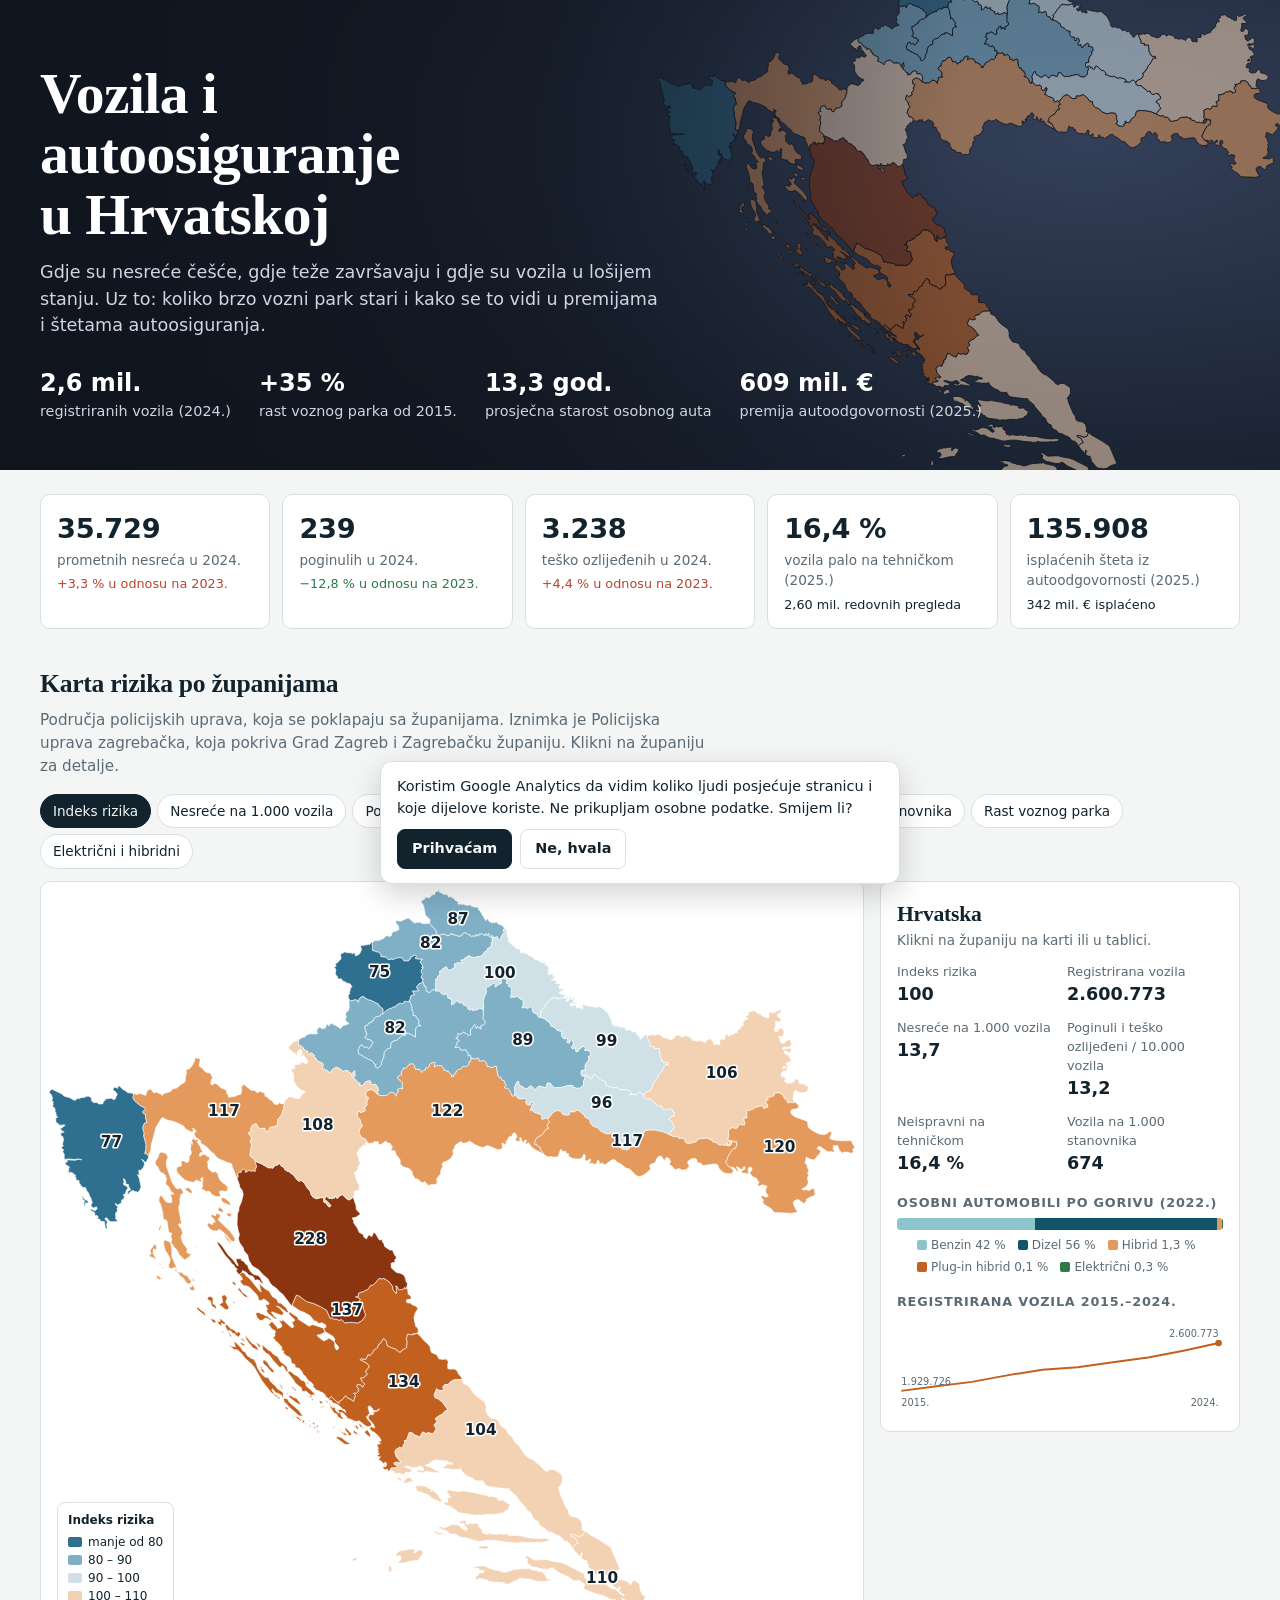
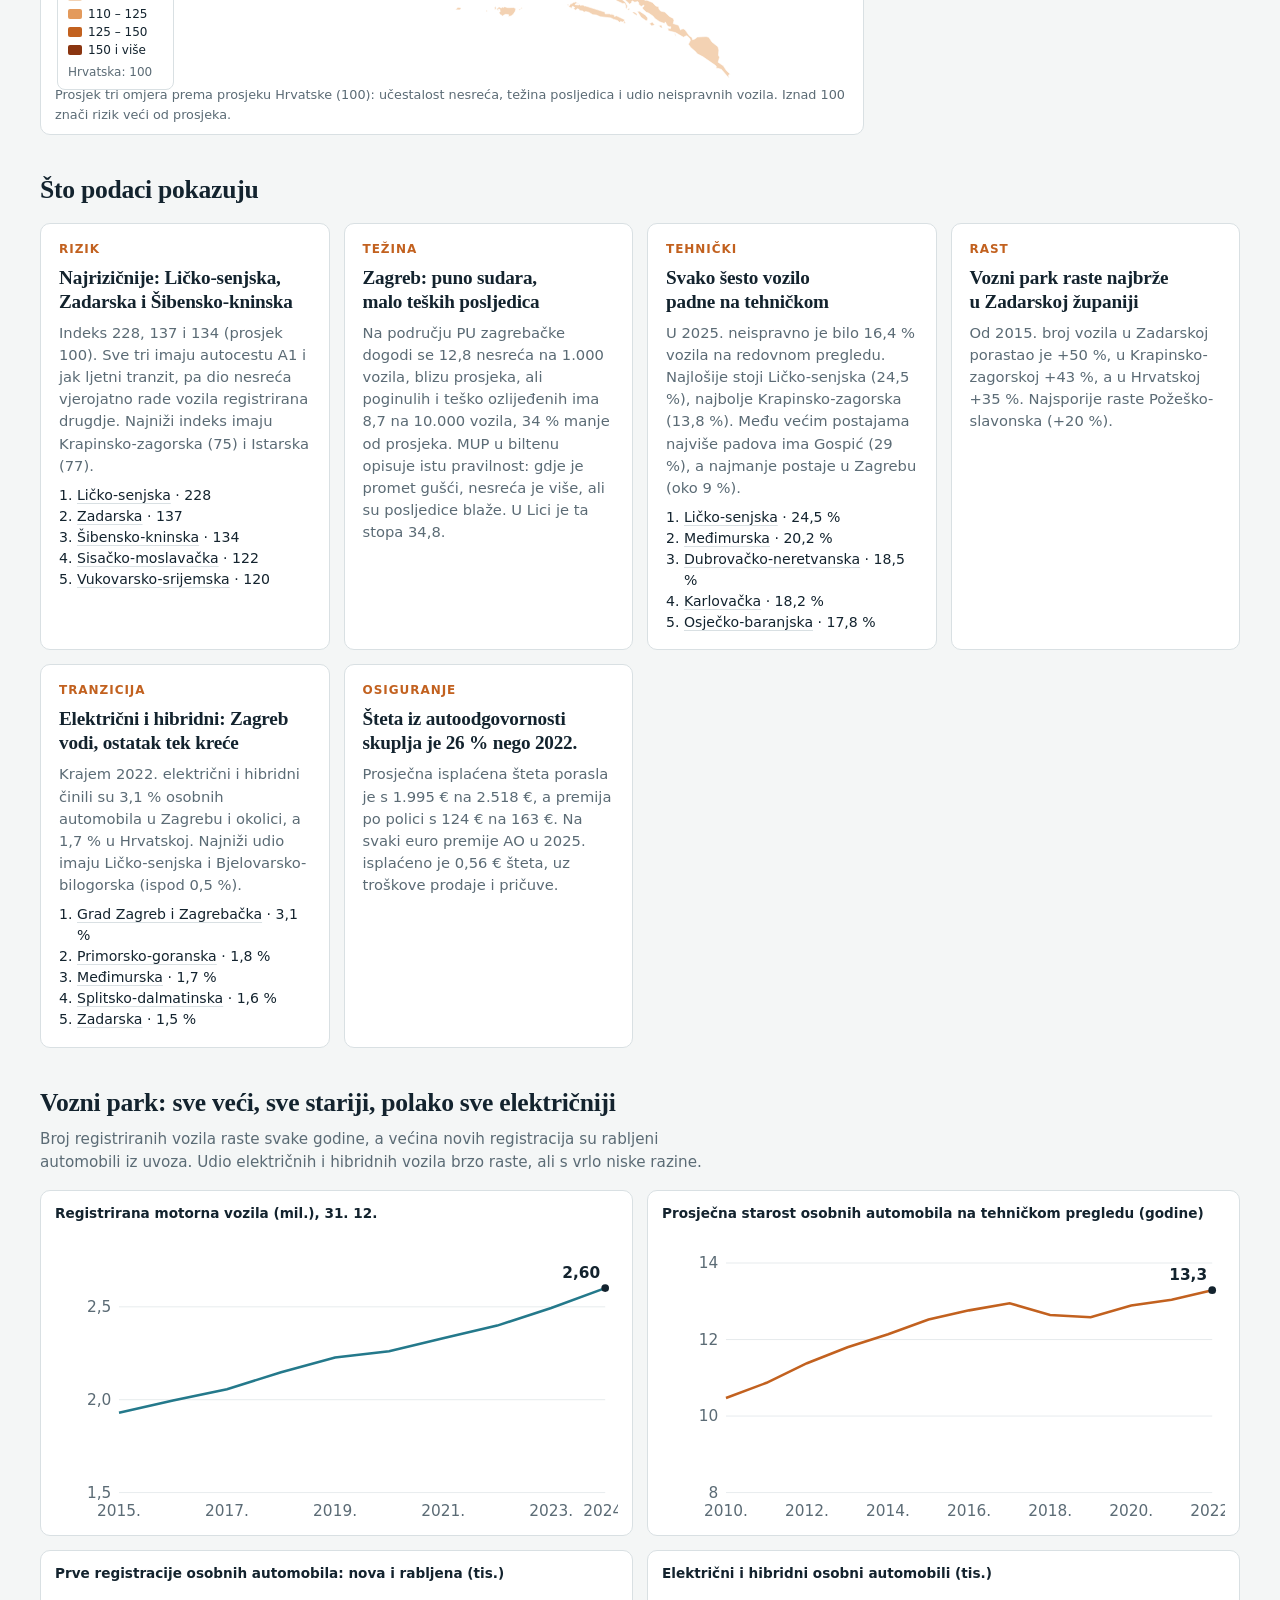
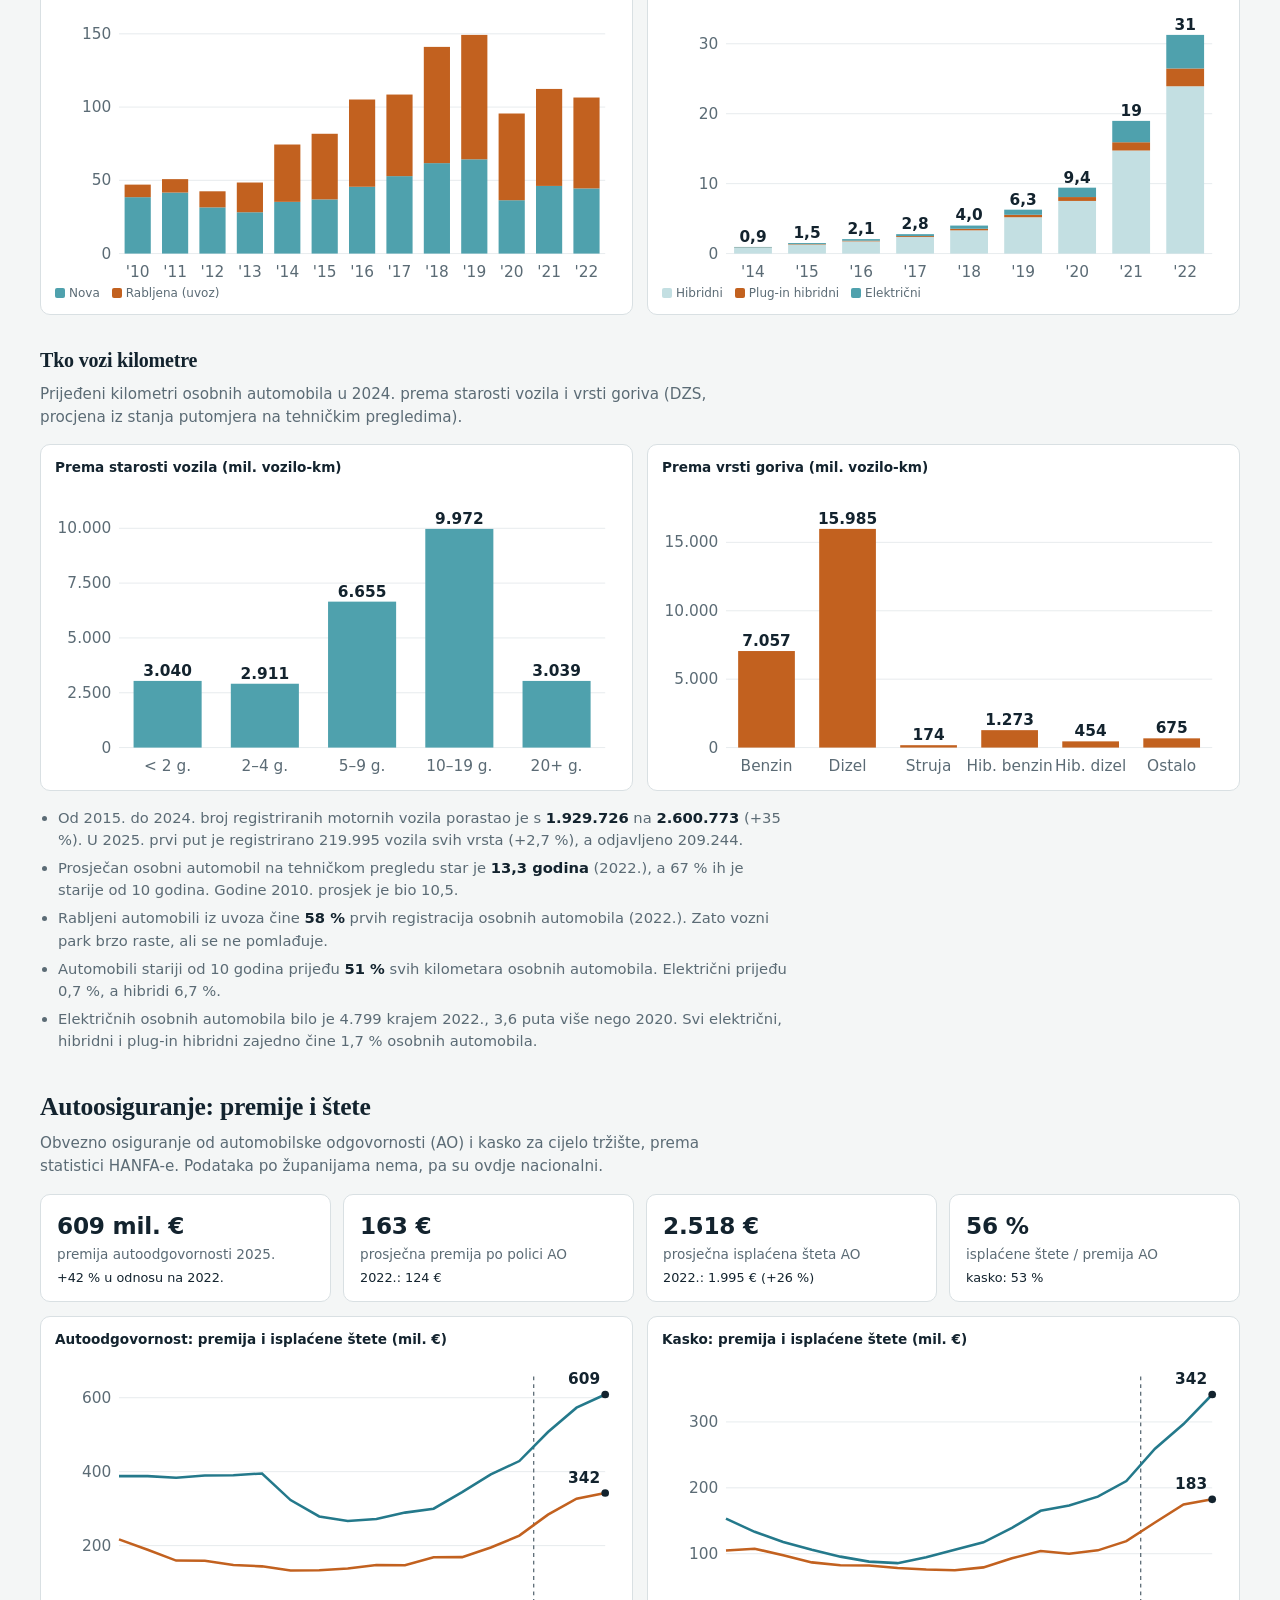
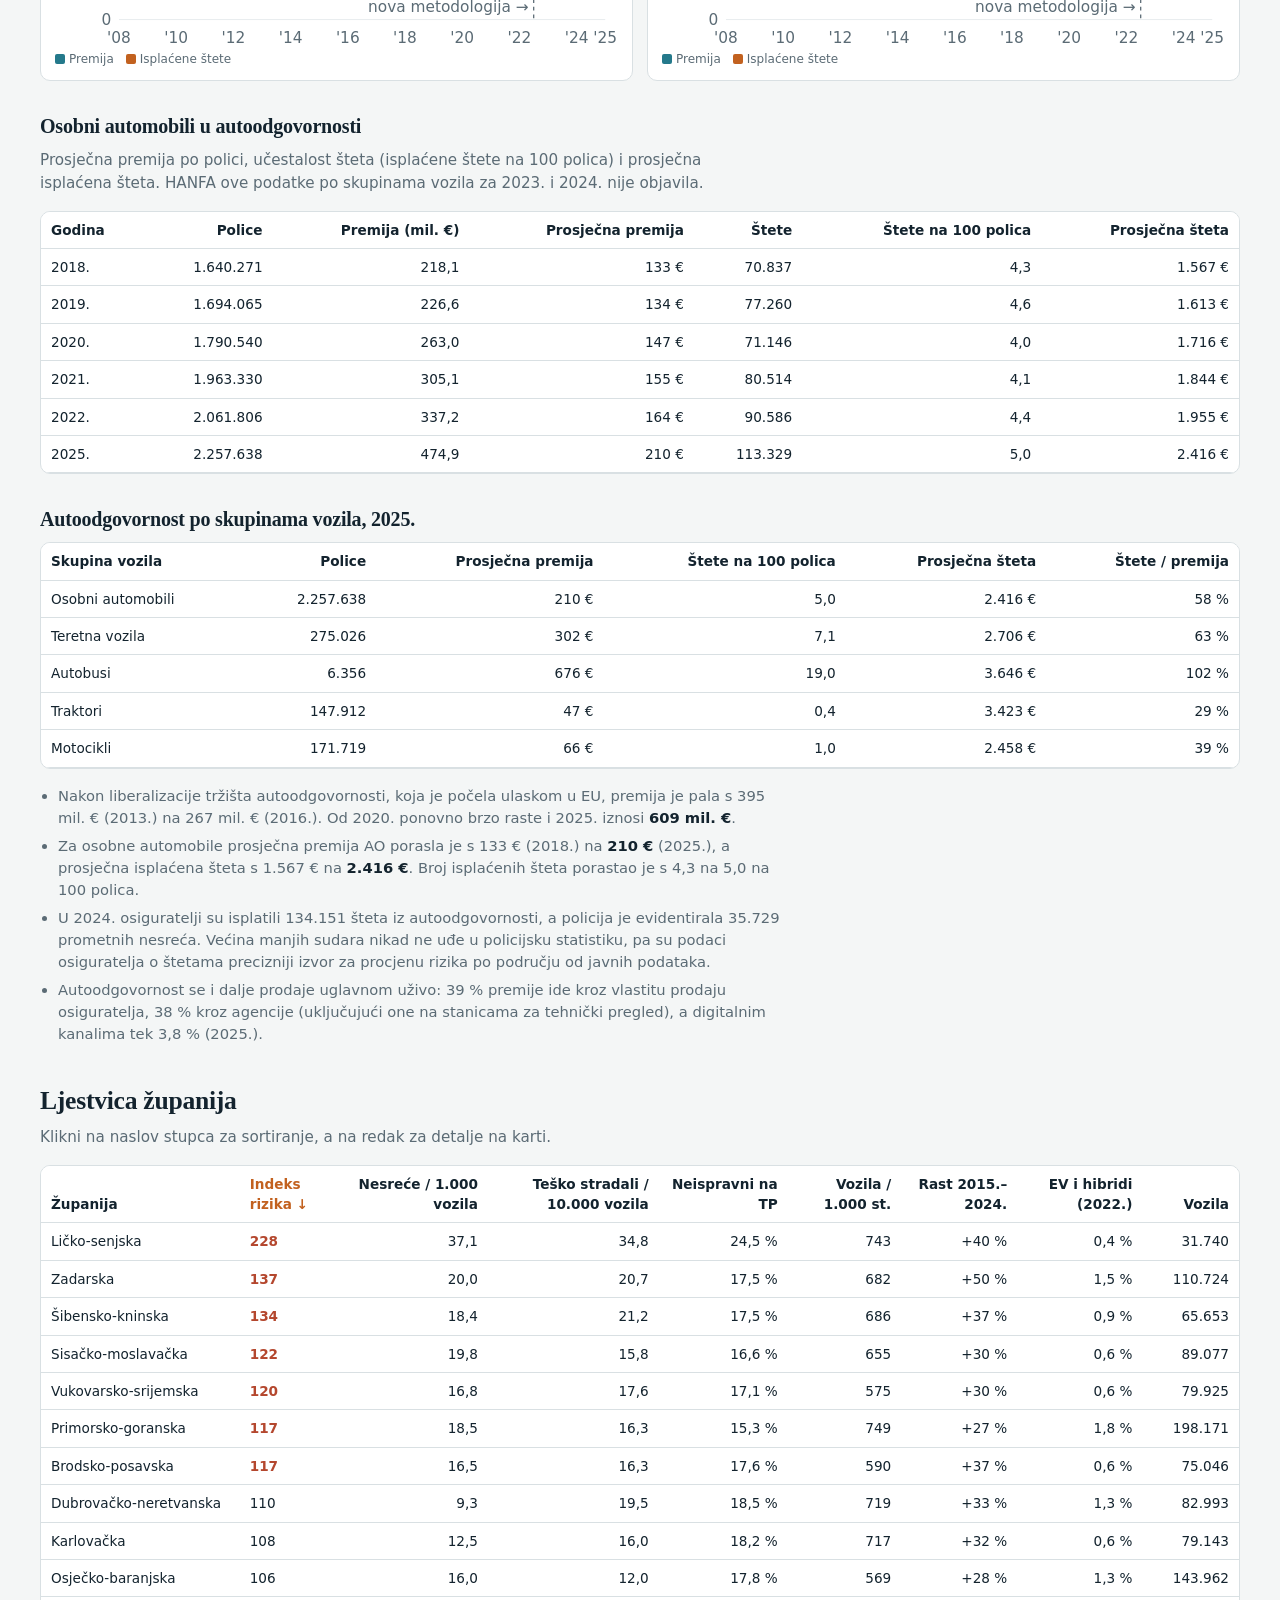
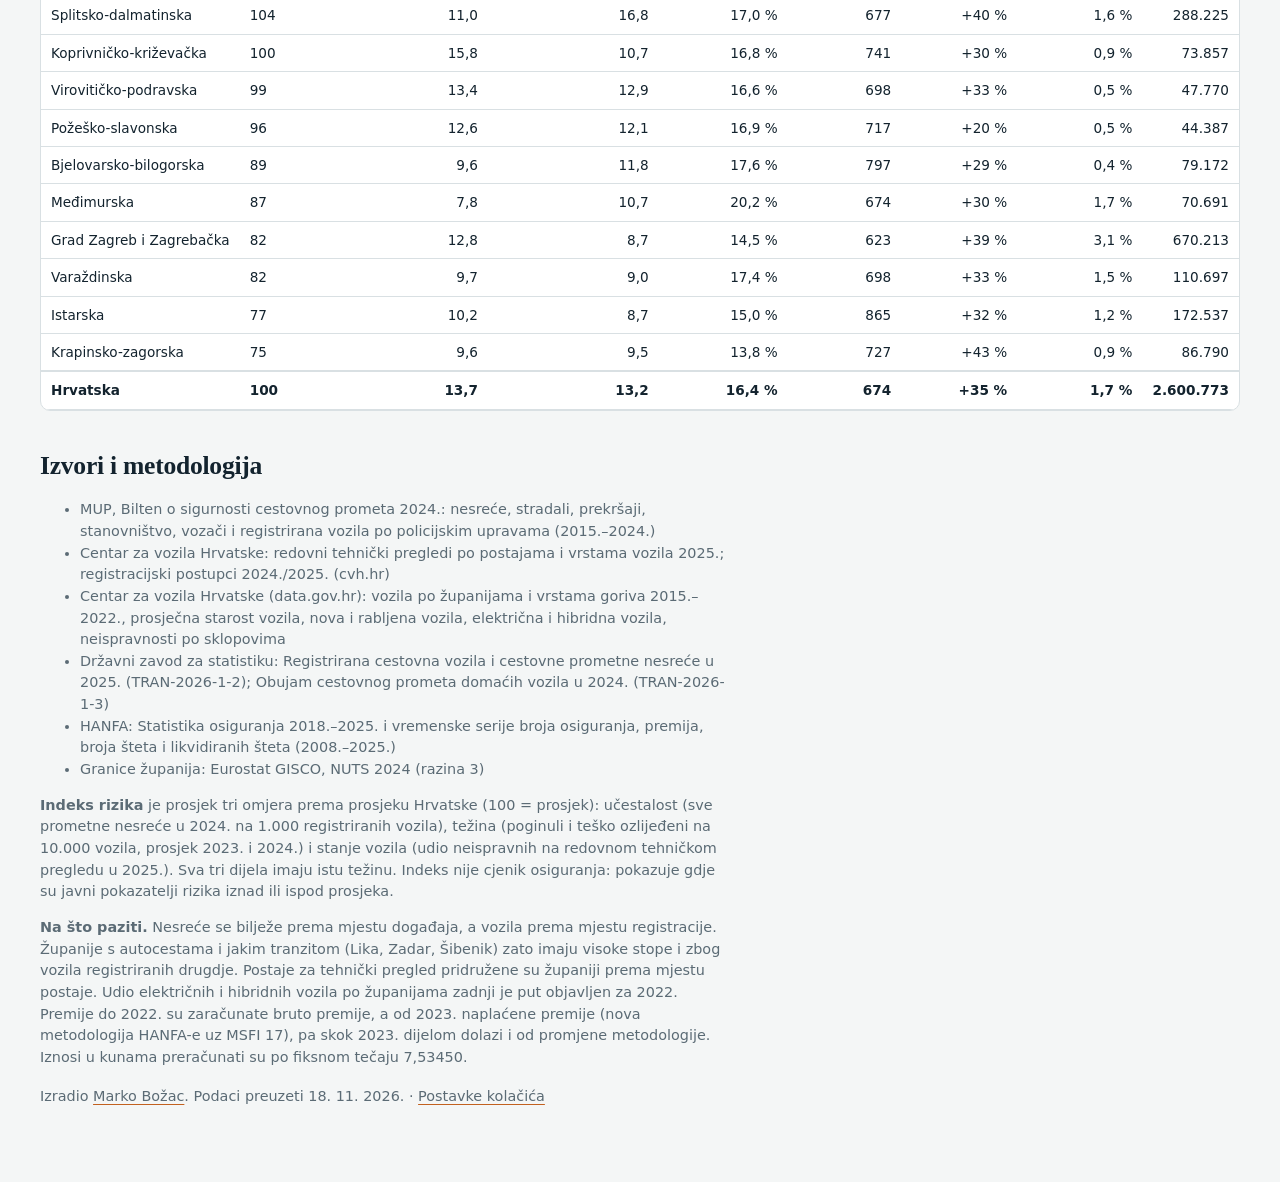
==== site/index.html @ e1ae1a6c "Vozila i autoosiguranje: karta rizika po županijama, vozni park i autoosiguranje Co-Authored-By: Cla" ====
<!DOCTYPE html>
<html lang="hr">
<head>
<meta charset="utf-8">
<meta name="viewport" content="width=device-width, initial-scale=1">
<title>Vozila i autoosiguranje u Hrvatskoj – karta rizika po županijama</title>
<meta name="description" content="Prometne nesreće, stradali, neispravna vozila na tehničkom pregledu i starenje voznog parka po županijama, uz kretanje premija i šteta autoosiguranja. Otvoreni podaci MUP-a, CVH-a, DZS-a i HANFA-e.">
<link rel="canonical" href="https://markobozac.com/vozila/">
<link rel="icon" href="favicon.svg" type="image/svg+xml">
<meta name="theme-color" content="#1b2433">
<meta property="og:type" content="website">
<meta property="og:title" content="Vozila i autoosiguranje u Hrvatskoj">
<meta property="og:description" content="Karta rizika po županijama: nesreće, težina posljedica i ispravnost vozila. Uz to starenje voznog parka, rast električnih vozila te premije i štete autoosiguranja.">
<meta property="og:url" content="https://markobozac.com/vozila/">
<meta property="og:locale" content="hr_HR">
<meta property="og:site_name" content="Marko Božac">
<meta property="og:image" content="https://markobozac.com/vozila/og-image.jpg">
<meta property="og:image:width" content="1200">
<meta property="og:image:height" content="630">
<meta property="og:image:alt" content="Karta Hrvatske po županijama s indeksom rizika u prometu">
<meta name="twitter:card" content="summary_large_image">
<meta name="twitter:title" content="Vozila i autoosiguranje u Hrvatskoj">
<meta name="twitter:description" content="Karta rizika po županijama, starenje voznog parka i kretanje premija i šteta autoosiguranja.">
<meta name="twitter:image" content="https://markobozac.com/vozila/og-image.jpg">
<link rel="stylesheet" href="app.css">
</head>
<body>
<header class="top">
  <svg id="herobg" class="herobg" aria-hidden="true" focusable="false"></svg>
  <div class="wrap">
    <h1>Vozila i autoosiguranje u Hrvatskoj</h1>
    <p class="lede">Gdje su nesreće češće, gdje teže završavaju i gdje su vozila u lošijem stanju. Uz to: koliko brzo vozni park stari i kako se to vidi u premijama i štetama autoosiguranja.</p>
    <p class="herofig" id="herofig"></p>
  </div>
</header>

<main class="wrap">
  <section class="kpis" id="kpis" aria-label="Ključni pokazatelji"></section>

  <section class="mapblock" aria-labelledby="map-h">
    <h2 id="map-h">Karta rizika po županijama</h2>
    <p class="sub">Područja policijskih uprava, koja se poklapaju sa županijama. Iznimka je Policijska uprava zagrebačka, koja pokriva Grad Zagreb i Zagrebačku županiju. Klikni na županiju za detalje.</p>
    <div class="mapctl">
      <div class="metric-tabs" role="tablist" id="metricTabs"></div>
    </div>
    <div class="mapgrid">
      <figure class="map" id="mapfig">
        <svg id="map" role="img" aria-label="Karta županija"></svg>
        <div class="legend" id="legend"></div>
        <div class="tip" id="tip" hidden></div>
        <figcaption id="metricNote" class="note"></figcaption>
      </figure>
      <aside class="panel" id="panel" aria-live="polite"></aside>
    </div>
  </section>

  <section class="insights" aria-labelledby="ins-h">
    <h2 id="ins-h">Što podaci pokazuju</h2>
    <div class="cards" id="insights"></div>
  </section>

  <section class="fleet" aria-labelledby="fleet-h">
    <h2 id="fleet-h">Vozni park: sve veći, sve stariji, polako sve električniji</h2>
    <p class="sub">Broj registriranih vozila raste svake godine, a većina novih registracija su rabljeni automobili iz uvoza. Udio električnih i hibridnih vozila brzo raste, ali s vrlo niske razine.</p>
    <div class="trend2">
      <figure class="chartbox"><figcaption>Registrirana motorna vozila (mil.), 31. 12.</figcaption><div id="chFleet"></div></figure>
      <figure class="chartbox"><figcaption>Prosječna starost osobnih automobila na tehničkom pregledu (godine)</figcaption><div id="chAge"></div></figure>
      <figure class="chartbox"><figcaption>Prve registracije osobnih automobila: nova i rabljena (tis.)</figcaption><div id="chNewUsed"></div><div class="leg2" id="lgNewUsed"></div></figure>
      <figure class="chartbox"><figcaption>Električni i hibridni osobni automobili (tis.)</figcaption><div id="chEv"></div><div class="leg2" id="lgEv"></div></figure>
    </div>
    <h3 class="h3">Tko vozi kilometre</h3>
    <p class="sub">Prijeđeni kilometri osobnih automobila u 2024. prema starosti vozila i vrsti goriva (DZS, procjena iz stanja putomjera na tehničkim pregledima).</p>
    <div class="trend2">
      <figure class="chartbox"><figcaption>Prema starosti vozila (mil. vozilo-km)</figcaption><div id="chVkmAge"></div></figure>
      <figure class="chartbox"><figcaption>Prema vrsti goriva (mil. vozilo-km)</figcaption><div id="chVkmFuel"></div></figure>
    </div>
    <ul class="tnotes" id="fleetNotes"></ul>
  </section>

  <section class="ins" aria-labelledby="ins2-h">
    <h2 id="ins2-h">Autoosiguranje: premije i štete</h2>
    <p class="sub">Obvezno osiguranje od automobilske odgovornosti (AO) i kasko za cijelo tržište, prema statistici HANFA-e. Podataka po županijama nema, pa su ovdje nacionalni.</p>
    <div class="tkpis" id="insKpis"></div>
    <div class="trend2">
      <figure class="chartbox"><figcaption>Autoodgovornost: premija i isplaćene štete (mil. €)</figcaption><div id="chAo"></div><div class="leg2" id="lgAo"></div></figure>
      <figure class="chartbox"><figcaption>Kasko: premija i isplaćene štete (mil. €)</figcaption><div id="chKasko"></div><div class="leg2" id="lgKasko"></div></figure>
    </div>
    <h3 class="h3">Osobni automobili u autoodgovornosti</h3>
    <p class="sub">Prosječna premija po polici, učestalost šteta (isplaćene štete na 100 polica) i prosječna isplaćena šteta. HANFA ove podatke po skupinama vozila za 2023. i 2024. nije objavila.</p>
    <div class="tablewrap"><table id="aoCarsTable"></table></div>
    <h3 class="h3">Autoodgovornost po skupinama vozila, 2025.</h3>
    <div class="tablewrap"><table id="aoGroupsTable"></table></div>
    <ul class="tnotes" id="insNotes"></ul>
  </section>

  <section class="rank" aria-labelledby="rank-h">
    <h2 id="rank-h">Ljestvica županija</h2>
    <p class="sub">Klikni na naslov stupca za sortiranje, a na redak za detalje na karti.</p>
    <div class="tablewrap"><table id="rankTable"></table></div>
  </section>

  <section class="method" aria-labelledby="m-h">
    <h2 id="m-h">Izvori i metodologija</h2>
    <ul id="sources"></ul>
    <p><b>Indeks rizika</b> je prosjek tri omjera prema prosjeku Hrvatske (100 = prosjek): učestalost (sve prometne nesreće u 2024. na 1.000 registriranih vozila), težina (poginuli i teško ozlijeđeni na 10.000 vozila, prosjek 2023. i 2024.) i stanje vozila (udio neispravnih na redovnom tehničkom pregledu u 2025.). Sva tri dijela imaju istu težinu. Indeks nije cjenik osiguranja: pokazuje gdje su javni pokazatelji rizika iznad ili ispod prosjeka.</p>
    <p><b>Na što paziti.</b> Nesreće se bilježe prema mjestu događaja, a vozila prema mjestu registracije. Županije s autocestama i jakim tranzitom (Lika, Zadar, Šibenik) zato imaju visoke stope i zbog vozila registriranih drugdje. Postaje za tehnički pregled pridružene su županiji prema mjestu postaje. Udio električnih i hibridnih vozila po županijama zadnji je put objavljen za 2022. Premije do 2022. su zaračunate bruto premije, a od 2023. naplaćene premije (nova metodologija HANFA-e uz MSFI 17), pa skok 2023. dijelom dolazi i od promjene metodologije. Iznosi u kunama preračunati su po fiksnom tečaju 7,53450.</p>
    <p class="by">Izradio <a href="https://markobozac.com/">Marko Božac</a>. Podaci preuzeti 18. 11. 2026. · <a href="#" id="cookieSettings">Postavke kolačića</a></p>
  </section>
</main>

<script src="consent.js"></script>
<script src="data.js"></script>
<script src="app.js"></script>
</body>
</html>
---- site/app.css ----
/* Layout: one column of sections; map + detail panel side by side on desktop, stacked on phone. */
:root {
  --bg: #f4f6f6;
  --surface: #ffffff;
  --ink: #13232e;
  --muted: #5b6b75;
  --line: #d9e0e3;
  --accent: #c2611f;      /* used for highlights: selection, premium gap */
  --sea-0: #e8f1f2; --sea-1: #c3dfe2; --sea-2: #8cc4cb; --sea-3: #4fa1ad; --sea-4: #24798b; --sea-5: #145468; --sea-6: #0b3346;
  --neg-2: #b4472e; --neg-1: #e39a83; --neu: #e6e3dc; --pos-1: #8cc4cb; --pos-2: #24798b;
  --nodata: #eceeee;
  --good: #2c7a4b; --warn: #b7791f; --bad: #b4472e;
  --font-display: "Iowan Old Style", "Palatino Linotype", Palatino, "Book Antiqua", Georgia, serif;
  --font-body: system-ui, -apple-system, "Segoe UI", Roboto, "Helvetica Neue", Arial, sans-serif;
  --r: 10px;
  color-scheme: light;
}
@media (prefers-color-scheme: dark) {
  :root:not([data-theme="light"]) {
    --bg: #0e171d; --surface: #15212a; --ink: #e5ecef; --muted: #9aabb4; --line: #263540; --accent: #e8894a;
    --sea-0: #1b2c35; --sea-1: #1d4250; --sea-2: #1f5e6d; --sea-3: #2a7f8e; --sea-4: #4aa3af; --sea-5: #85c7cf; --sea-6: #c9e8eb;
    --neg-2: #e07a5f; --neg-1: #8a4a3a; --neu: #2b3940; --pos-1: #1f5e6d; --pos-2: #4aa3af; --nodata: #1c272e;
    color-scheme: dark;
  }
}
:root[data-theme="dark"] {
  --bg: #0e171d; --surface: #15212a; --ink: #e5ecef; --muted: #9aabb4; --line: #263540; --accent: #e8894a;
  --sea-0: #1b2c35; --sea-1: #1d4250; --sea-2: #1f5e6d; --sea-3: #2a7f8e; --sea-4: #4aa3af; --sea-5: #85c7cf; --sea-6: #c9e8eb;
  --neg-2: #e07a5f; --neg-1: #8a4a3a; --neu: #2b3940; --pos-1: #1f5e6d; --pos-2: #4aa3af; --nodata: #1c272e;
  color-scheme: dark;
}

* { box-sizing: border-box; }
html, body { margin: 0; }
body { background: var(--bg); color: var(--ink); font: 16px/1.5 var(--font-body); -webkit-font-smoothing: antialiased; }
a { color: inherit; text-decoration-color: var(--accent); text-underline-offset: 3px; }
.wrap { max-width: 1240px; margin: 0 auto; padding: 0 20px; }
.sr { position: absolute; width: 1px; height: 1px; overflow: hidden; clip: rect(0 0 0 0); }
h1, h2, h3 { font-family: var(--font-display); font-weight: 600; text-wrap: balance; margin: 0; letter-spacing: -0.01em; }
h2 { font-size: 1.6rem; margin-bottom: 6px; }
.opscount { margin-top: -8px; }
.opscount b { color: var(--ink); }
.sub { color: var(--muted); max-width: 70ch; margin: 0 0 16px; font-size: .95rem; }
:focus-visible { outline: 2px solid var(--accent); outline-offset: 2px; }

.top { position: relative; overflow: hidden; padding: 64px 0 48px; color: #f2f8f9; border-bottom: 0;
  background: radial-gradient(120% 140% at 85% 30%, #34405a 0%, #1b2433 48%, #0f141d 100%); }
.top::after { content: ""; position: absolute; inset: 0; pointer-events: none;
  background: linear-gradient(90deg, rgba(15,20,29,.92) 0%, rgba(15,20,29,.62) 42%, rgba(15,20,29,0) 75%); }
.herobg { position: absolute; right: -2%; top: 50%; transform: translateY(-50%); height: 135%; width: auto; max-width: none; pointer-events: none; }
.top .wrap { position: relative; z-index: 1; }
.kicker { text-transform: uppercase; letter-spacing: .12em; font-size: .75rem; color: #ffd27a; margin: 0 0 10px; font-weight: 600; }
.top h1 { font-size: clamp(2.1rem, 5.2vw, 3.6rem); line-height: 1.05; max-width: 16ch; color: #fff; }
.lede { max-width: 56ch; color: #cfd6e2; font-size: 1.1rem; margin: 14px 0 0; }
.herofig { display: flex; flex-wrap: wrap; gap: 8px 28px; margin: 26px 0 0; font-size: .9rem; color: #cfd6e2; }
.herofig b { display: block; font-size: 1.5rem; color: #fff; font-variant-numeric: tabular-nums; font-weight: 650; }
@media (max-width: 700px) {
  .top { padding: 44px 0 36px; }
  .herobg { right: -35%; height: 120%; opacity: .55; }
  .top::after { background: linear-gradient(180deg, rgba(15,20,29,.55), rgba(15,20,29,.8)); }
}

main > section { margin-top: 36px; }
.kpis { display: grid; grid-template-columns: repeat(auto-fit, minmax(150px, 1fr)); gap: 12px; margin-top: 24px !important; }
.kpi { background: var(--surface); border: 1px solid var(--line); border-radius: var(--r); padding: 14px 16px; }
.kpi .v { font-size: 1.7rem; font-weight: 650; font-variant-numeric: tabular-nums; letter-spacing: -.01em; }
.kpi .l { font-size: .85rem; color: var(--muted); }
.kpi .d { font-size: .8rem; margin-top: 4px; font-variant-numeric: tabular-nums; }
.up { color: var(--good); } .down { color: var(--bad); }

.mapctl { display: flex; flex-wrap: wrap; gap: 12px; align-items: center; justify-content: space-between; margin-bottom: 12px; }
.metric-tabs { display: flex; flex-wrap: wrap; gap: 6px; }
.metric-tabs button { font: inherit; font-size: .85rem; border: 1px solid var(--line); background: var(--surface); color: var(--ink); border-radius: 999px; padding: 6px 12px; cursor: pointer; }
.metric-tabs button[aria-selected="true"] { background: var(--ink); color: var(--bg); border-color: var(--ink); }
.mapopts { display: flex; gap: 12px; align-items: center; flex-wrap: wrap; }
.chk { font-size: .85rem; display: flex; gap: 6px; align-items: center; cursor: pointer; }
.search { position: relative; }
.search input { font: inherit; font-size: .9rem; padding: 7px 12px; border: 1px solid var(--line); border-radius: 8px; background: var(--surface); color: var(--ink); width: 240px; max-width: 100%; }
.qres { position: absolute; z-index: 5; top: 100%; left: 0; right: 0; margin: 4px 0 0; padding: 4px; list-style: none; background: var(--surface); border: 1px solid var(--line); border-radius: 8px; box-shadow: 0 8px 24px rgba(0,0,0,.12); max-height: 260px; overflow: auto; }
.qres li { padding: 6px 8px; border-radius: 6px; cursor: pointer; font-size: .9rem; }
.qres li:hover, .qres li[aria-selected="true"] { background: var(--sea-0); }
.qres small { color: var(--muted); }

.mapgrid { display: grid; grid-template-columns: minmax(0, 1fr) 360px; gap: 16px; align-items: start; }
@media (max-width: 900px) { .mapgrid { grid-template-columns: 1fr; } }
.map { position: relative; margin: 0; background: var(--surface); border: 1px solid var(--line); border-radius: var(--r); padding: 8px; }
#map { width: 100%; height: auto; display: block; touch-action: pan-y; cursor: grab; user-select: none; -webkit-user-select: none; }
#map path.u { stroke: var(--surface); stroke-width: .35; cursor: pointer; vector-effect: non-scaling-stroke; }
#map path.u:hover { stroke: var(--ink); stroke-width: 1.2; }
#map path.u.sel { stroke: var(--accent); stroke-width: 2.2; }
#map circle.b { stroke: var(--surface); stroke-width: .6; vector-effect: non-scaling-stroke; cursor: pointer; }
#map circle.b:hover { stroke: var(--ink); stroke-width: 1.5; }
.zoomctl { position: absolute; top: 16px; right: 16px; display: flex; flex-direction: column; border: 1px solid var(--line); border-radius: 8px; overflow: hidden; background: var(--surface); box-shadow: 0 2px 8px rgba(0,0,0,.08); }
.zoomctl button { font: 600 18px/1 var(--font-body); width: 36px; height: 36px; border: 0; background: var(--surface); color: var(--ink); cursor: pointer; }
.zoomctl button + button { border-top: 1px solid var(--line); }
.zoomctl button:hover:not(:disabled) { background: var(--sea-0); }
.zoomctl button:disabled { color: var(--line); cursor: default; }
.note { font-size: .8rem; color: var(--muted); padding: 6px 6px 2px; }
.legend { position: absolute; left: 16px; bottom: 44px; background: color-mix(in srgb, var(--surface) 92%, transparent); border: 1px solid var(--line); border-radius: 8px; padding: 8px 10px; font-size: .75rem; max-width: 220px; }
.legend .t { font-weight: 600; margin-bottom: 4px; }
.legend .row { display: flex; align-items: center; gap: 6px; font-variant-numeric: tabular-nums; }
.legend .sw { width: 14px; height: 10px; border-radius: 2px; flex: none; }
@media (max-width: 600px) { .legend { position: static; margin: 6px; max-width: none; display: flex; flex-wrap: wrap; gap: 4px 10px; } .legend .t { width: 100%; } }
.tip { position: absolute; pointer-events: none; background: var(--ink); color: var(--bg); padding: 6px 9px; border-radius: 6px; font-size: .8rem; max-width: 240px; z-index: 4; }
.tip b { display: block; }

.panel { background: var(--surface); border: 1px solid var(--line); border-radius: var(--r); padding: 16px; min-height: 300px; }
.panel h3 { font-size: 1.35rem; }
.panel .cty { color: var(--muted); font-size: .85rem; margin-bottom: 12px; }
.stats { display: grid; grid-template-columns: 1fr 1fr; gap: 10px 14px; margin: 6px 0 12px; }
.stats div { font-size: .8rem; color: var(--muted); }
.stats .pc { font-size: .78rem; font-weight: 600; color: var(--accent); margin-left: 4px; }
.lvl { display: inline-block; font-size: .68rem; font-weight: 600; padding: 0 6px; border-radius: 999px; margin-left: 2px; white-space: nowrap; background: var(--neu); color: var(--ink); }
.lvl.good { background: color-mix(in srgb, var(--good) 16%, transparent); color: var(--good); }
.lvl.bad { background: color-mix(in srgb, var(--bad) 14%, transparent); color: var(--bad); }
.sh { display: flex; align-items: center; gap: 6px; }
.info { position: relative; display: inline-grid; place-items: center; width: 16px; height: 16px; border-radius: 50%; border: 1px solid var(--muted); color: var(--muted); font: italic 600 10px/1 Georgia, serif; text-transform: none; letter-spacing: 0; cursor: help; }
.info .pop { display: none; position: absolute; z-index: 6; top: 22px; left: -8px; width: 250px; padding: 8px 10px; border-radius: 6px; background: var(--ink); color: var(--bg); font: 400 .78rem/1.4 var(--font-body); text-transform: none; letter-spacing: 0; box-shadow: 0 6px 18px rgba(0,0,0,.18); }
.info:hover .pop, .info:focus .pop { display: block; }
.stats b { display: block; font-size: 1.1rem; color: var(--ink); font-variant-numeric: tabular-nums; font-weight: 650; }
.panel h4 { font-size: .8rem; text-transform: uppercase; letter-spacing: .06em; color: var(--muted); margin: 16px 0 6px; }
.chips { display: flex; flex-wrap: wrap; gap: 6px; }
.chip { font-size: .75rem; padding: 2px 8px; border-radius: 999px; background: var(--sea-0); }
.chip.warn { background: color-mix(in srgb, var(--accent) 18%, transparent); }
.objlist { list-style: none; padding: 0; margin: 0; max-height: 300px; overflow: auto; font-size: .85rem; }
.objlist li { display: grid; grid-template-columns: 1fr auto; gap: 2px 8px; padding: 6px 0; border-bottom: 1px solid var(--line); }
.objlist .on { color: var(--muted); font-size: .75rem; grid-column: 1 / -1; }
.stars { color: var(--accent); letter-spacing: 1px; font-size: .75rem; white-space: nowrap; }
.empty { color: var(--muted); font-size: .9rem; }
.beachlist { list-style: none; padding: 0; margin: 0; max-height: 220px; overflow: auto; font-size: .85rem; }
.beachlist li { display: grid; grid-template-columns: 10px 1fr auto; gap: 8px; align-items: center; padding: 4px 0; border-bottom: 1px solid var(--line); }
.beachlist .qd { width: 10px; height: 10px; border-radius: 50%; }
.beachlist .ql { font-size: .75rem; color: var(--muted); }
.beachlist .q3, .beachlist .q4 { color: var(--bad); font-weight: 600; }
#map circle.bs { stroke: var(--ink); stroke-width: .8; }
.mchart text { fill: var(--muted); font-size: 9px; }
.mchart .bar { fill: var(--sea-3); }
.mchart .ln { fill: none; stroke: var(--accent); stroke-width: 1.8; }
.mchart .dot { fill: var(--accent); }
.mchart .grid { stroke: var(--line); stroke-width: .5; }
.leg2 { display: flex; gap: 12px; font-size: .75rem; color: var(--muted); }
.leg2 i { display: inline-block; width: 10px; height: 10px; border-radius: 2px; margin-right: 4px; vertical-align: -1px; }

.cards { display: grid; grid-template-columns: repeat(auto-fit, minmax(280px, 1fr)); gap: 14px; margin-top: 14px; }
.card { background: var(--surface); border: 1px solid var(--line); border-radius: var(--r); padding: 16px 18px; display: flex; flex-direction: column; gap: 8px; }
.card .n { font-size: .75rem; text-transform: uppercase; letter-spacing: .08em; color: var(--accent); font-weight: 650; }
.card h3 { font-size: 1.2rem; line-height: 1.25; }
.card p { margin: 0; font-size: .92rem; color: var(--muted); }
.card ol { margin: 0; padding-left: 18px; font-size: .88rem; }
.card ol li { font-variant-numeric: tabular-nums; }
.card button.lnk { font: inherit; background: none; border: 0; padding: 0; color: var(--ink); text-decoration: underline; text-decoration-color: var(--line); text-underline-offset: 3px; cursor: pointer; }
.card button.lnk:hover { text-decoration-color: var(--accent); }

.opschart { background: var(--surface); border: 1px solid var(--line); border-radius: var(--r); padding: 14px 16px; }
.oprow { display: grid; grid-template-columns: minmax(120px, 230px) 1fr 70px; gap: 10px; align-items: center; font: inherit; font-size: .85rem; color: var(--ink); width: 100%; text-align: left; background: none; border: 0; border-radius: 6px; padding: 5px 6px; cursor: pointer; }
.ophead { display: grid; grid-template-columns: minmax(120px, 230px) 1fr 70px; gap: 10px; align-items: end; padding: 0 6px 8px; margin-bottom: 4px; border-bottom: 1px solid var(--line); font-size: .75rem; font-weight: 600; text-transform: uppercase; letter-spacing: .05em; color: var(--muted); }
.ophead .where { display: block; text-transform: none; letter-spacing: 0; font-weight: 400; }
.ophead .val { text-align: right; line-height: 1.2; }
.oprow:hover { background: var(--sea-0); }
.oprow[aria-pressed="true"] { background: var(--sea-0); box-shadow: inset 3px 0 0 var(--accent); }
.oprow .barw { display: block; }
.oprow .bar { display: block; height: 14px; background: var(--sea-3); border-radius: 3px; }
.oprow .val { text-align: right; font-variant-numeric: tabular-nums; }
.oprow .nm { overflow: hidden; text-overflow: ellipsis; white-space: nowrap; }
.oprow .where { display: block; color: var(--muted); font-size: .75rem; overflow: hidden; text-overflow: ellipsis; }
.panel button.lnk { font: inherit; background: none; border: 0; padding: 0; color: inherit; text-decoration: underline; text-decoration-color: var(--line); text-underline-offset: 2px; cursor: pointer; }
.panel button.lnk:hover { text-decoration-color: var(--accent); }

.tablewrap { overflow-x: auto; background: var(--surface); border: 1px solid var(--line); border-radius: var(--r); }
table { border-collapse: collapse; width: 100%; font-size: .85rem; }
th, td { padding: 8px 10px; text-align: right; border-bottom: 1px solid var(--line); white-space: nowrap; font-variant-numeric: tabular-nums; }
th:first-child, td:first-child, th:nth-child(2), td:nth-child(2) { text-align: left; }
th { position: sticky; top: 0; background: var(--surface); cursor: pointer; font-weight: 600; user-select: none; }
th[aria-sort] { color: var(--accent); }
tbody tr { cursor: pointer; }
tbody tr:hover { background: var(--sea-0); }
td.muted { color: var(--muted); }

.method { padding-bottom: 60px; }
.method ul, .method p { max-width: 75ch; color: var(--muted); font-size: .9rem; }
.by { margin-top: 18px; }
@media (prefers-reduced-motion: reduce) { * { transition: none !important; } }

.consent { position: fixed; z-index: 50; left: 16px; right: 16px; bottom: 16px; max-width: 520px; margin: 0 auto; background: var(--surface); color: var(--ink); border: 1px solid var(--line); border-radius: 12px; padding: 14px 16px; box-shadow: 0 10px 30px rgba(0,0,0,.18); font-size: .9rem; }
.consent p { margin: 0 0 10px; }
.cbtn { display: flex; gap: 8px; flex-wrap: wrap; }
.cbtn button { font: inherit; font-weight: 600; border-radius: 8px; padding: 8px 14px; cursor: pointer; border: 1px solid var(--ink); background: var(--ink); color: var(--bg); }
.cbtn button.sec { background: transparent; color: var(--ink); border-color: var(--line); }

.tbar { display: flex; height: 14px; border-radius: 4px; overflow: hidden; background: var(--nodata); }
.tbar span { display: block; height: 100%; }
.leg2.wrap { flex-wrap: wrap; gap: 4px 12px; margin-top: 6px; }

.tkpis { display: grid; grid-template-columns: repeat(auto-fit, minmax(180px, 1fr)); gap: 12px; margin-bottom: 14px; }
.types .h3 { font-size: 1.25rem; margin: 26px 0 10px; }
.trend2 { display: grid; grid-template-columns: repeat(auto-fit, minmax(min(100%, 440px), 1fr)); gap: 14px; }
.chartbox { margin: 0; background: var(--surface); border: 1px solid var(--line); border-radius: var(--r); padding: 12px 14px; }
.chartbox figcaption { font-size: .85rem; font-weight: 600; margin-bottom: 6px; }
.mchart.lc text { font-size: 11px; }
.tnotes { margin: 16px 0 0; padding-left: 18px; max-width: 80ch; font-size: .92rem; color: var(--muted); display: grid; gap: 6px; }
.tnotes b { color: var(--ink); }
#typeTable td:first-child { white-space: normal; min-width: 180px; }
.tsub { font-size: .75rem; color: var(--muted); }
.sw2 { display: inline-block; width: 10px; height: 10px; border-radius: 2px; margin-right: 6px; vertical-align: 0; }
.cbar { display: inline-block; width: 60px; height: 8px; background: var(--nodata); border-radius: 4px; margin-right: 8px; vertical-align: 1px; overflow: hidden; }
.cbar i { display: block; height: 100%; background: var(--sea-3); }
.cbar.o i { background: var(--accent); }
tr.nohover { cursor: default; }
tr.nohover:hover { background: none; }
tr.tot td { font-weight: 650; border-top: 2px solid var(--line); }

/* vozila additions */
.mapblock h2 { margin-bottom: 6px; }
#map path.u { stroke-width: .6; }
#map path.zgsplit { fill: none; stroke: var(--surface); stroke-width: .5; stroke-dasharray: 2 2; pointer-events: none; vector-effect: non-scaling-stroke; }
#map text.lbl { font-size: 11px; fill: var(--ink); paint-order: stroke; stroke: var(--surface); stroke-width: 3px; stroke-linejoin: round; pointer-events: none; font-variant-numeric: tabular-nums; font-weight: 600; }
.ibar { display: grid; grid-template-columns: 120px 1fr 44px; gap: 8px; align-items: center; font-size: .8rem; margin: 4px 0; }
.ibar .track { position: relative; height: 10px; background: var(--nodata); border-radius: 5px; }
.ibar .track i { position: absolute; top: 0; bottom: 0; left: 0; border-radius: 5px; background: var(--sea-3); }
.ibar .track i.hi { background: var(--bad); }
.ibar .track b { position: absolute; top: -3px; bottom: -3px; width: 2px; background: var(--ink); opacity: .55; }
.ibar .v { text-align: right; font-variant-numeric: tabular-nums; font-weight: 600; }
.fuelbar { display: flex; height: 12px; border-radius: 4px; overflow: hidden; background: var(--nodata); margin: 6px 0 4px; }
.fuelbar span { display: block; height: 100%; }
.stlist { list-style: none; padding: 0; margin: 0; font-size: .82rem; max-height: 210px; overflow: auto; }
.stlist li { display: grid; grid-template-columns: 1fr 70px 52px; gap: 8px; padding: 4px 0; border-bottom: 1px solid var(--line); font-variant-numeric: tabular-nums; }
.stlist li span:nth-child(2) { color: var(--muted); text-align: right; }
.stlist li span:last-child { text-align: right; font-weight: 600; }
.chartbox .mchart { width: 100%; height: auto; display: block; }
.mchart .ln2 { fill: none; stroke: var(--sea-4); stroke-width: 2; }
.mchart .ln3 { fill: none; stroke: var(--accent); stroke-width: 2; }
.mchart .bar2 { fill: var(--accent); }
.mchart .bar3 { fill: var(--sea-1); }
.mchart .brk { stroke: var(--muted); stroke-dasharray: 3 3; stroke-width: 1; }
.mchart .vl { fill: var(--ink); font-weight: 600; }
td.num-bad { color: var(--bad); font-weight: 600; }
.tkpis .kpi .v { font-size: 1.45rem; }

.h3 { font-size: 1.25rem; margin: 30px 0 8px; }
#rankTable th, #aoCarsTable th, #aoGroupsTable th { white-space: normal; vertical-align: bottom; min-width: 70px; }
#aoCarsTable td:nth-child(2), #aoCarsTable th:nth-child(2), #aoGroupsTable td:nth-child(2), #aoGroupsTable th:nth-child(2) { text-align: right; }
.mchart.lc text { font-size: 12px; }
#map text.lbl { font-size: 19px; stroke-width: 4px; }
@media (max-width: 600px) { .herofig { display: grid; grid-template-columns: 1fr 1fr; gap: 14px 18px; } .herofig b { font-size: 1.3rem; } }
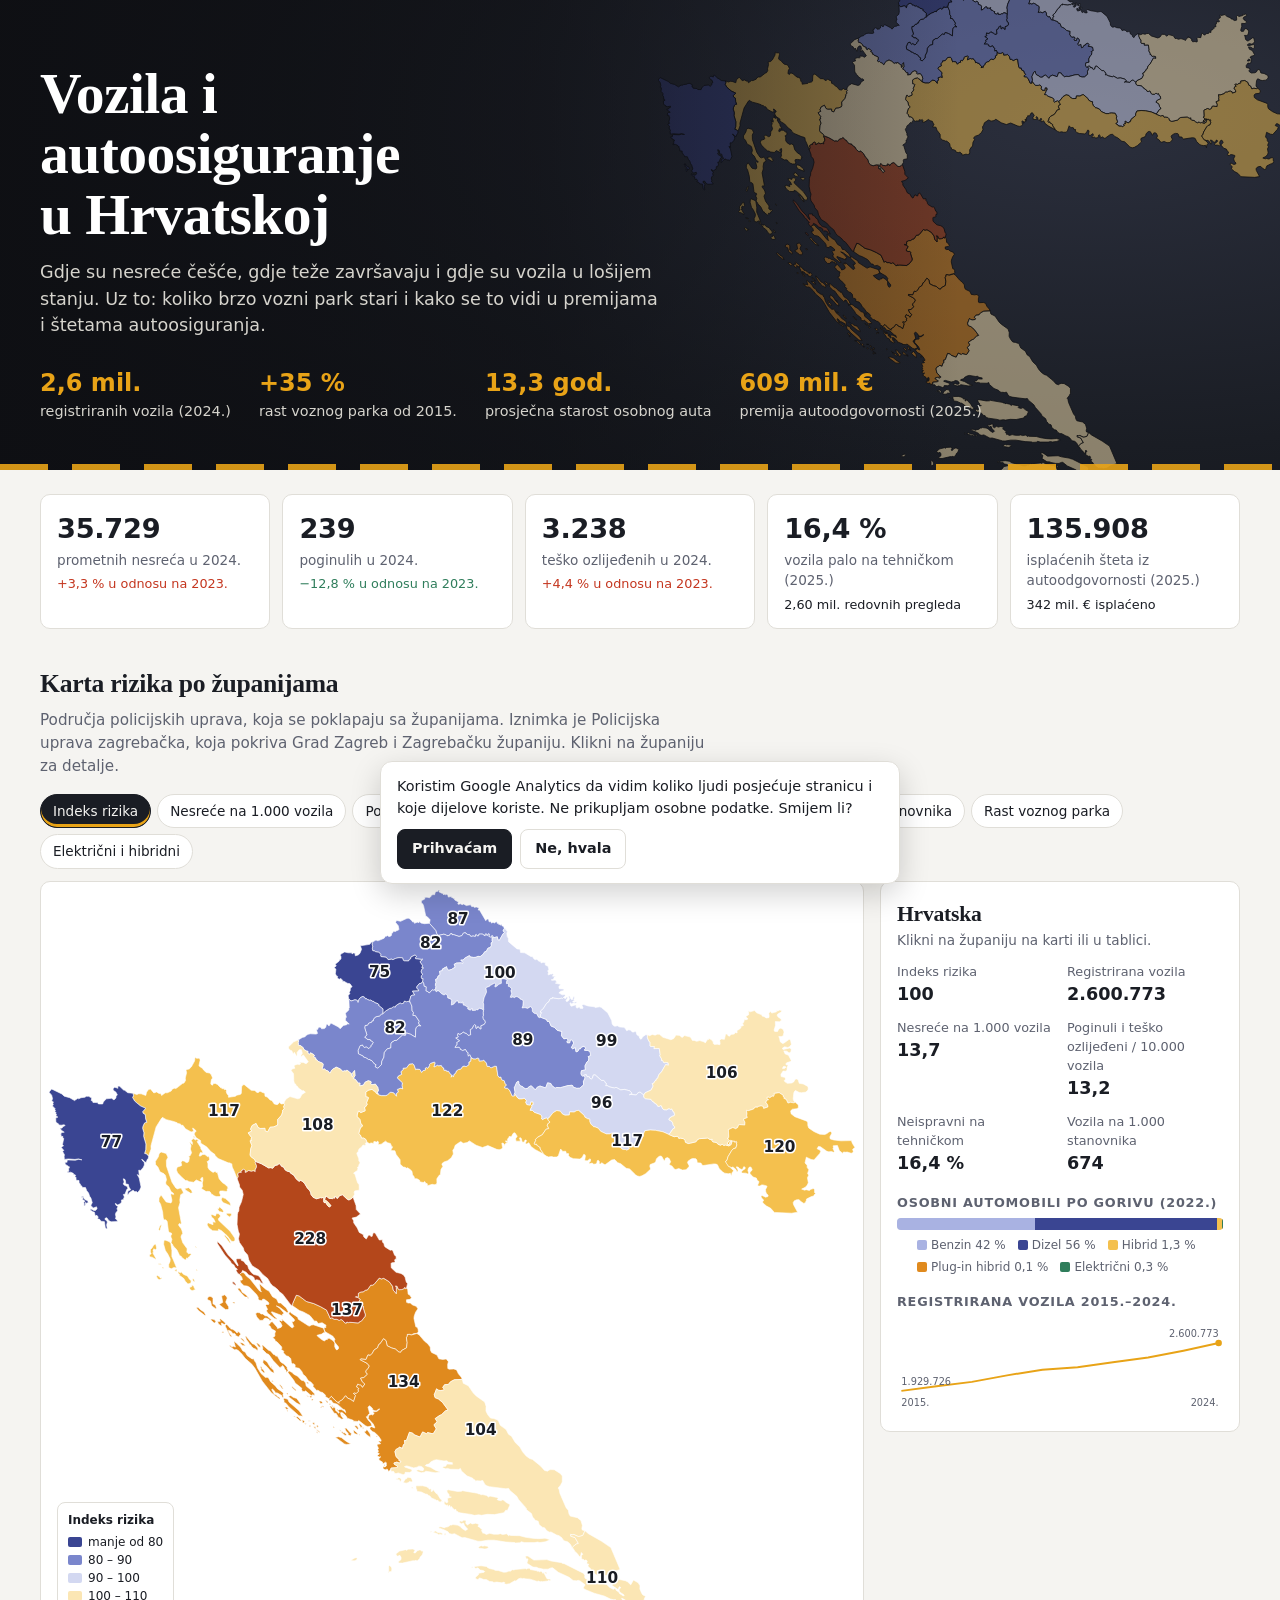
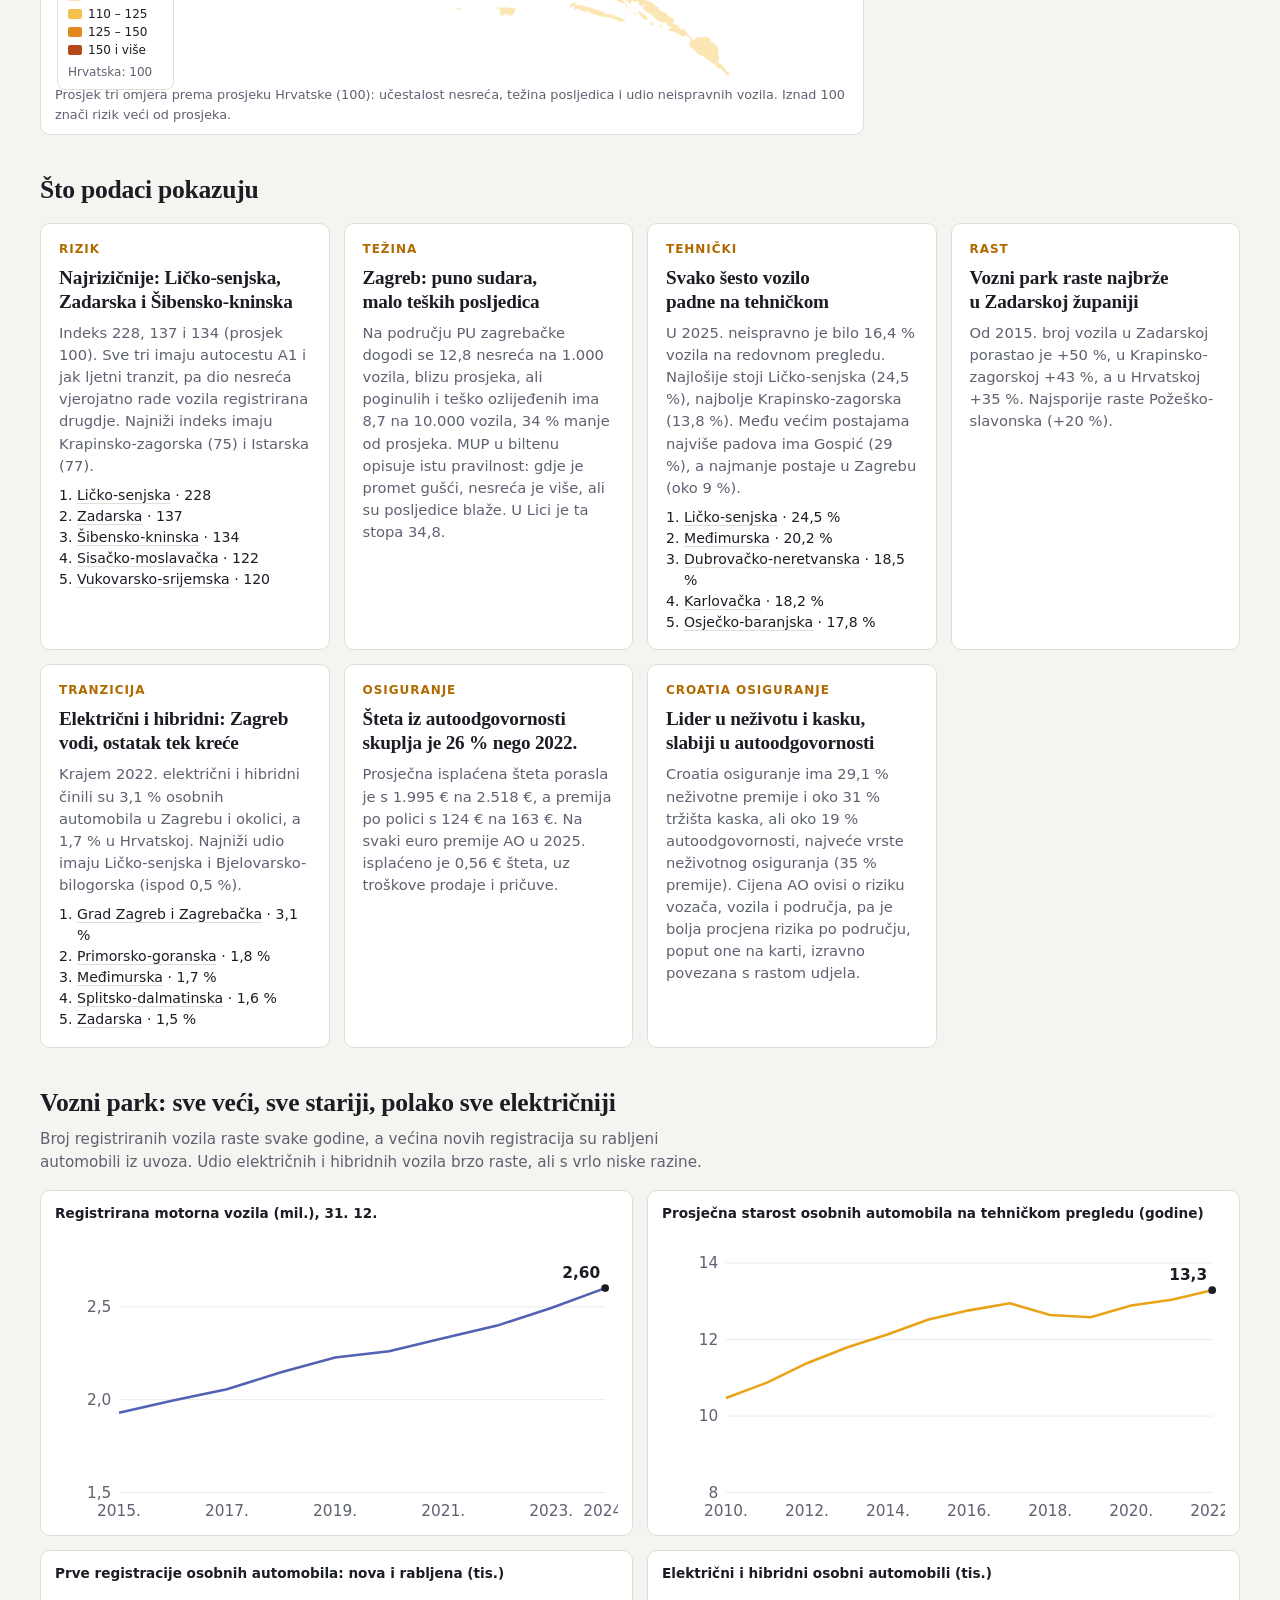
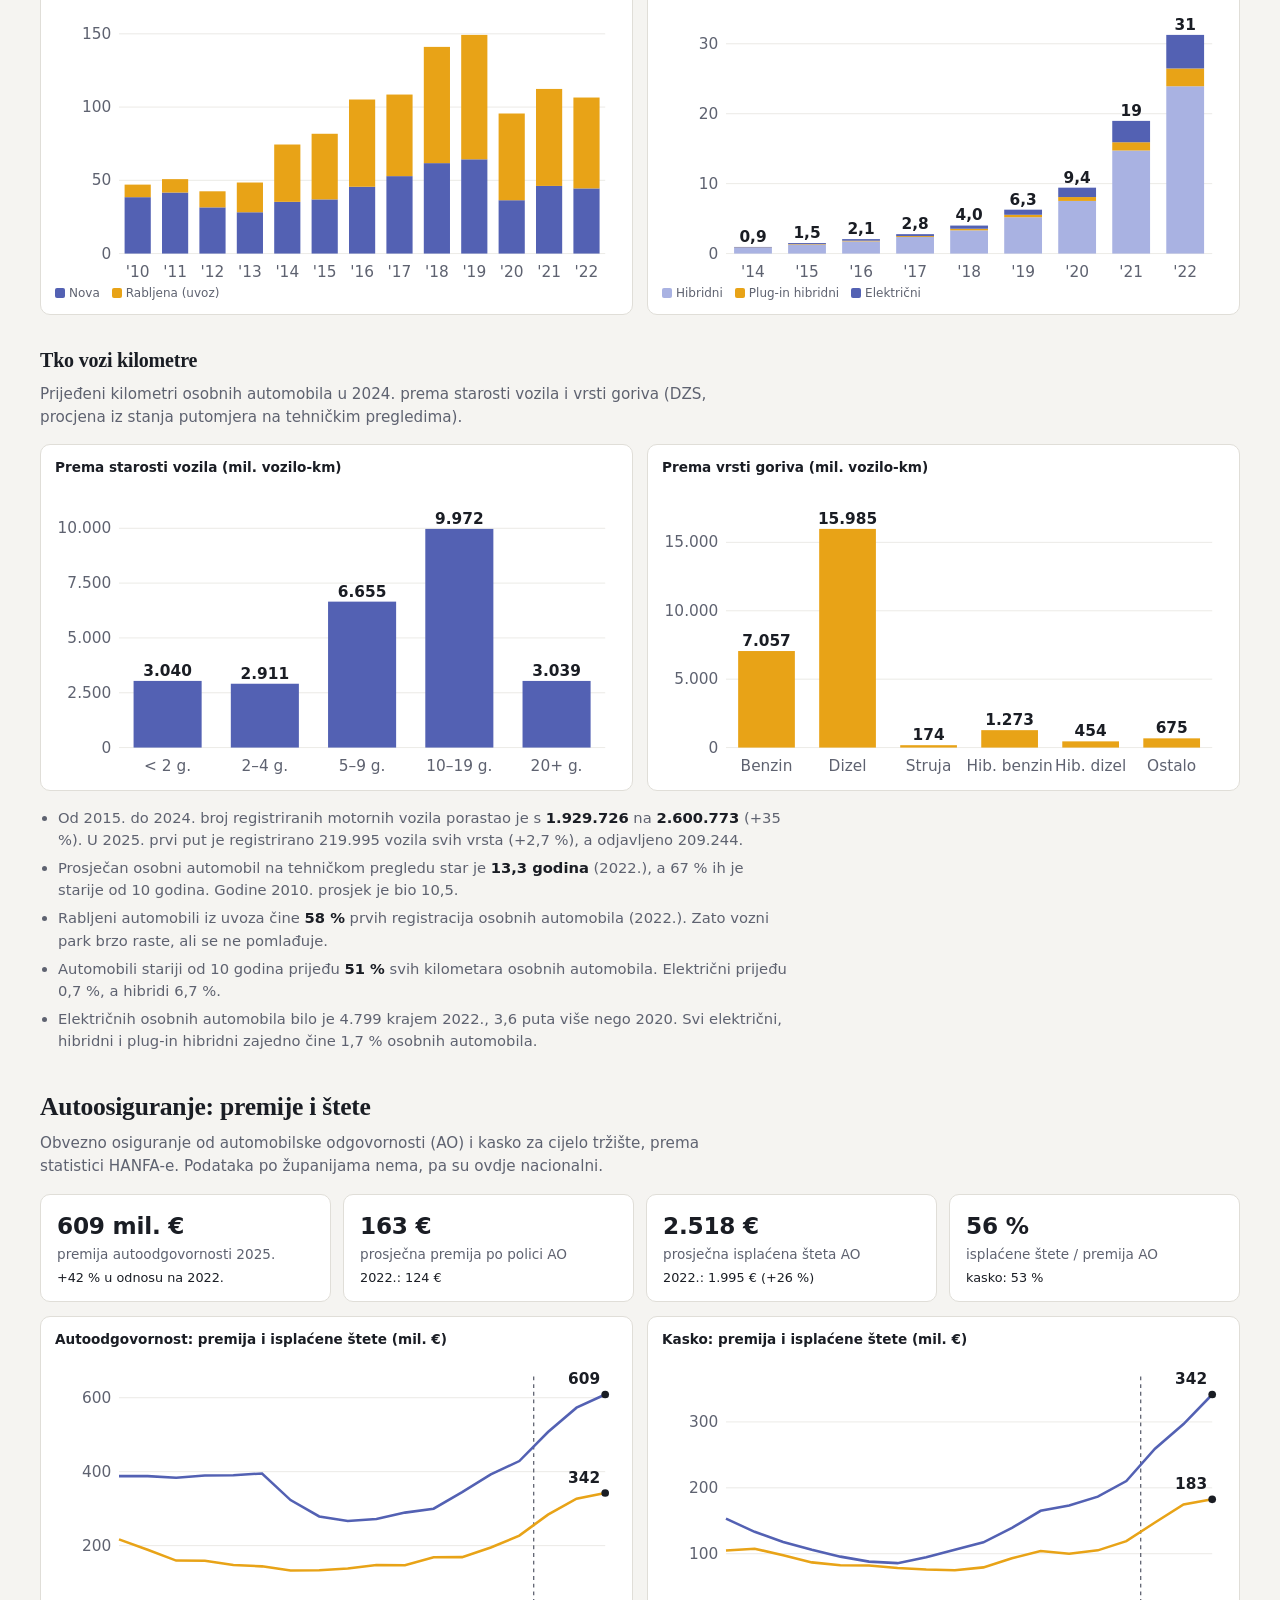
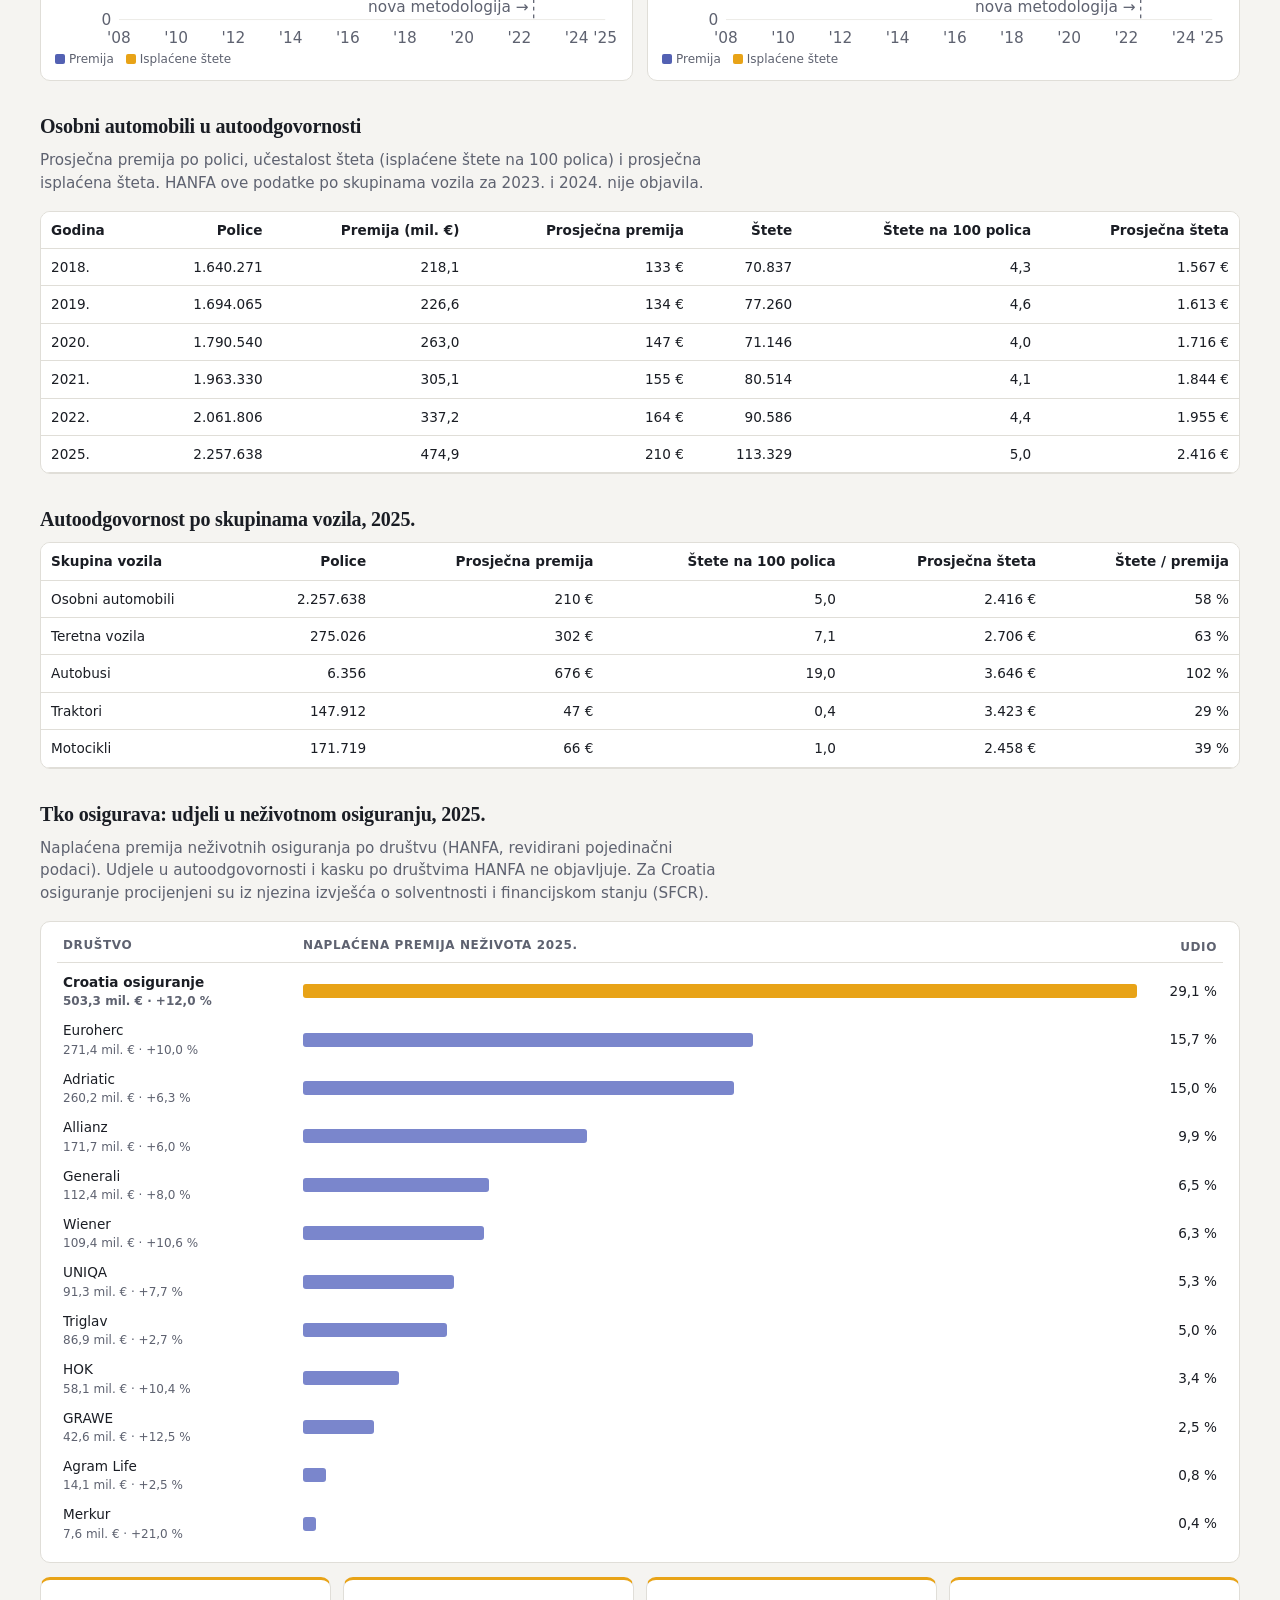
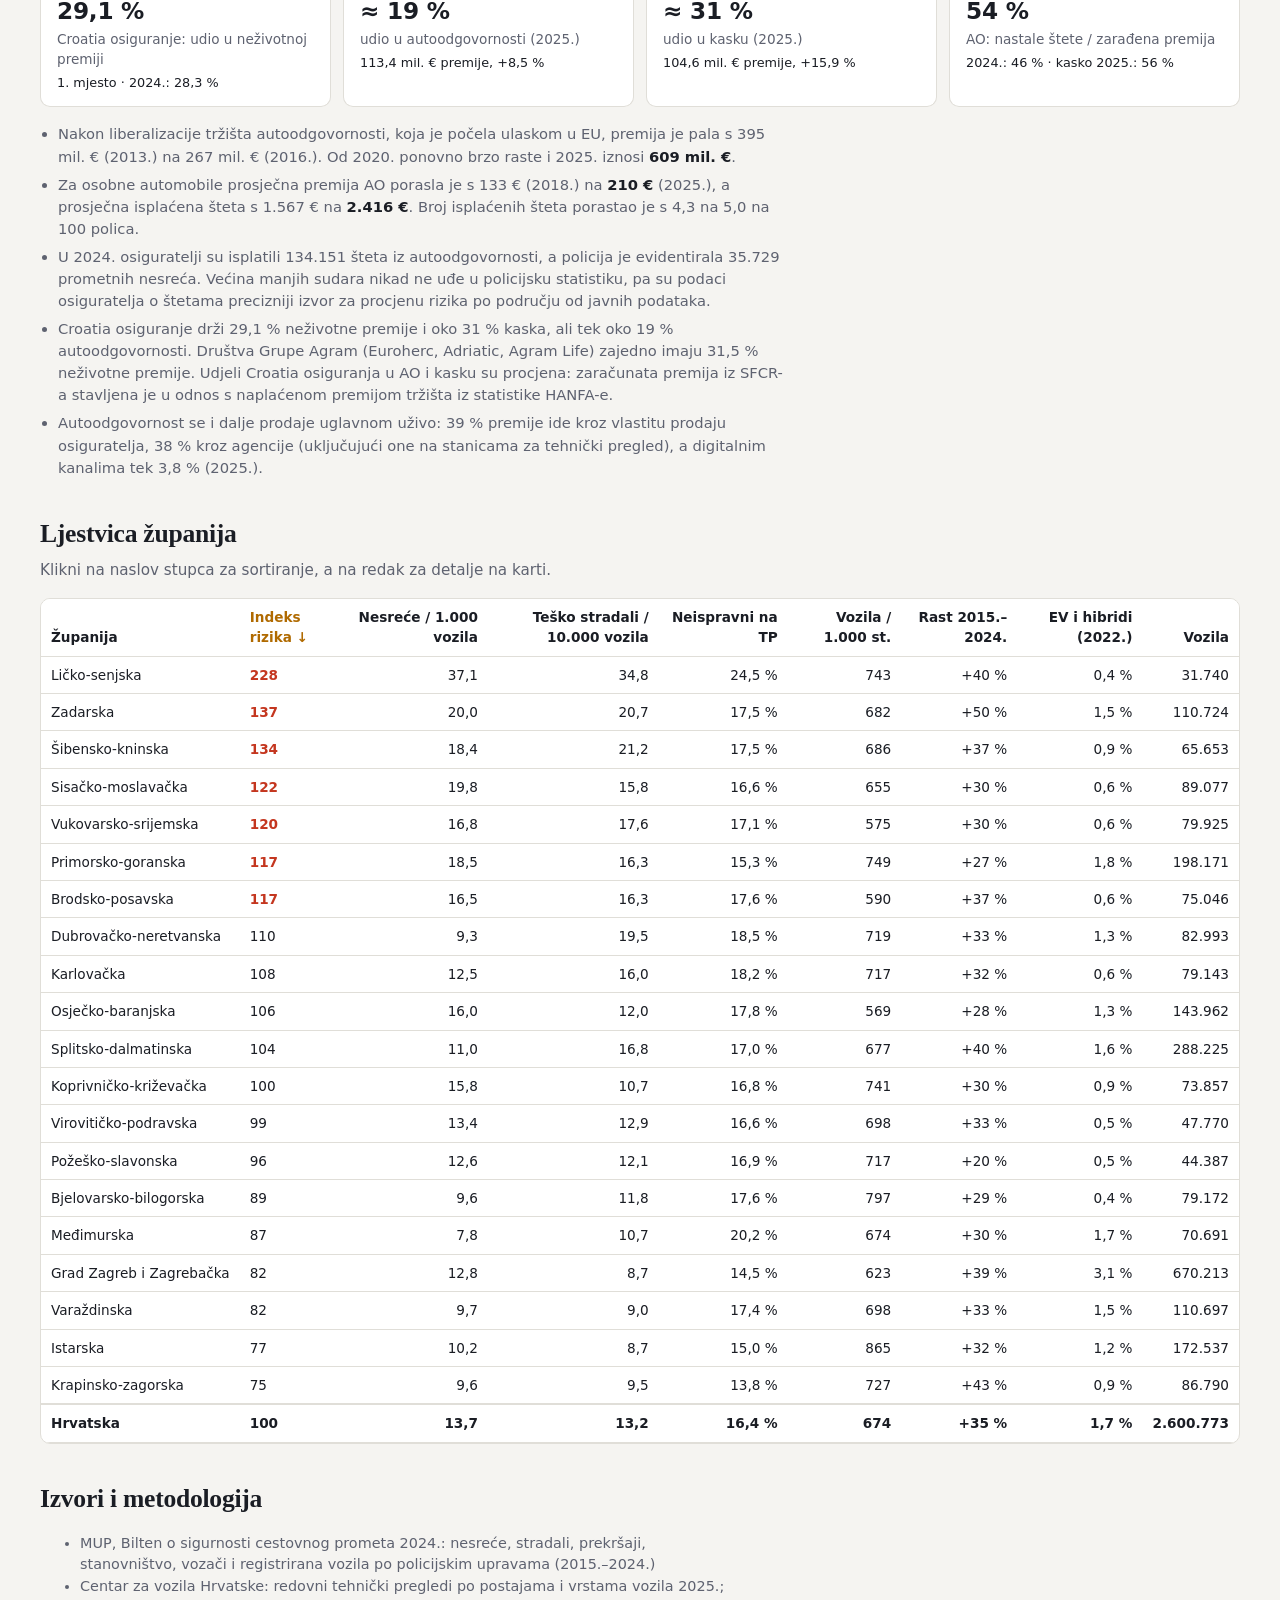
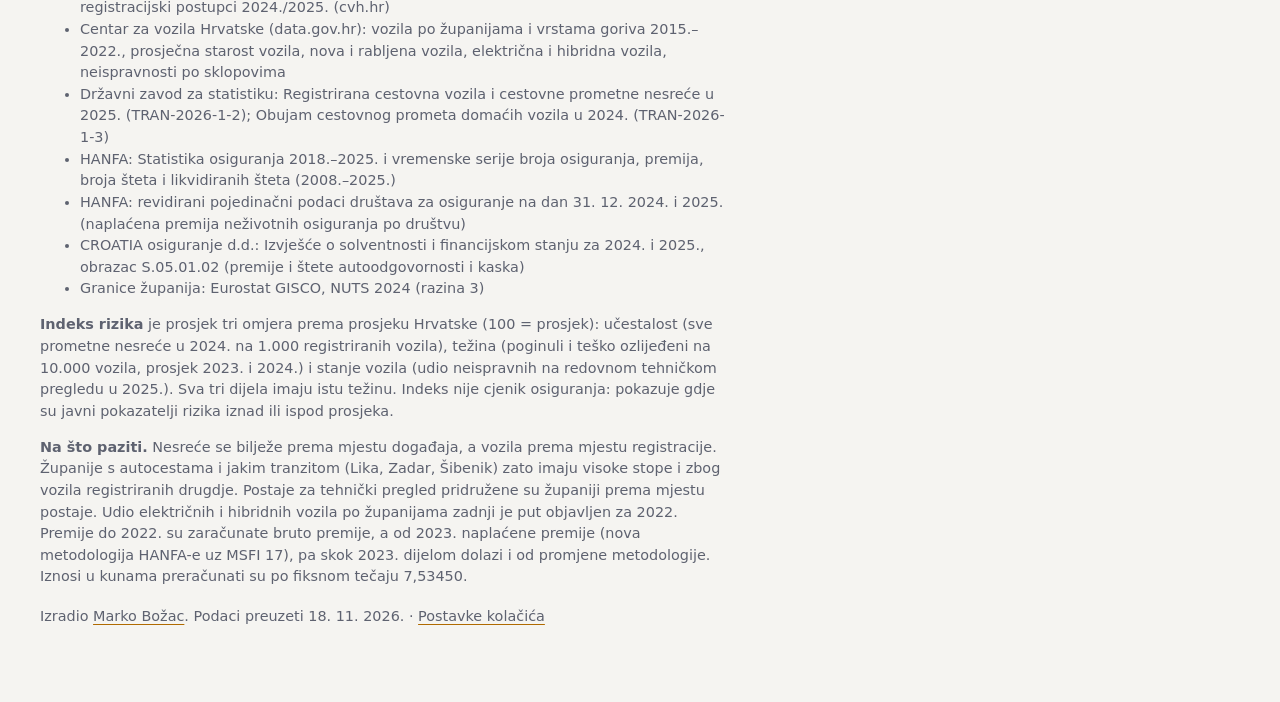
==== commit 34d9017c: "Nova paleta (asfalt, indigo, signalna žuta) i udjeli osiguratelja s Croatia osiguranjem Co-Authored-" ====
--- a/site/index.html
+++ b/site/index.html
@@ -7,7 +7,7 @@
 <meta name="description" content="Prometne nesreće, stradali, neispravna vozila na tehničkom pregledu i starenje voznog parka po županijama, uz kretanje premija i šteta autoosiguranja. Otvoreni podaci MUP-a, CVH-a, DZS-a i HANFA-e.">
 <link rel="canonical" href="https://markobozac.com/vozila/">
 <link rel="icon" href="favicon.svg" type="image/svg+xml">
-<meta name="theme-color" content="#1b2433">
+<meta name="theme-color" content="#1a1d24">
 <meta property="og:type" content="website">
 <meta property="og:title" content="Vozila i autoosiguranje u Hrvatskoj">
 <meta property="og:description" content="Karta rizika po županijama: nesreće, težina posljedica i ispravnost vozila. Uz to starenje voznog parka, rast električnih vozila te premije i štete autoosiguranja.">
@@ -90,6 +90,10 @@
     <div class="tablewrap"><table id="aoCarsTable"></table></div>
     <h3 class="h3">Autoodgovornost po skupinama vozila, 2025.</h3>
     <div class="tablewrap"><table id="aoGroupsTable"></table></div>
+    <h3 class="h3">Tko osigurava: udjeli u neživotnom osiguranju, 2025.</h3>
+    <p class="sub">Naplaćena premija neživotnih osiguranja po društvu (HANFA, revidirani pojedinačni podaci). Udjele u autoodgovornosti i kasku po društvima HANFA ne objavljuje. Za Croatia osiguranje procijenjeni su iz njezina izvješća o solventnosti i financijskom stanju (SFCR).</p>
+    <div class="opschart" id="insurersChart"></div>
+    <div class="tkpis co" id="coKpis"></div>
     <ul class="tnotes" id="insNotes"></ul>
   </section>
 
--- a/site/app.css
+++ b/site/app.css
@@ -242,3 +242,40 @@
 .mchart.lc text { font-size: 12px; }
 #map text.lbl { font-size: 19px; stroke-width: 4px; }
 @media (max-width: 600px) { .herofig { display: grid; grid-template-columns: 1fr 1fr; gap: 14px 18px; } .herofig b { font-size: 1.3rem; } }
+
+/* ---- vozila palette: asphalt, indigo and signal amber (distinct from /turizam teal) ---- */
+:root {
+  --bg: #f5f4f1; --surface: #ffffff; --ink: #1a1d24; --muted: #5e6270; --line: #e0ded8;
+  --accent: #b06a00; --amber: #e8a317; --signal: #c4361f;
+  --sea-0: #eef0fa; --sea-1: #d3d8f1; --sea-2: #a9b2e2; --sea-3: #7a86cc; --sea-4: #5361b3; --sea-5: #3a4592; --sea-6: #262e66;
+  --nodata: #ebe9e4; --good: #2f7d5b; --bad: #c4361f; --neu: #e9e6df;
+}
+@media (prefers-color-scheme: dark) {
+  :root:not([data-theme="light"]) {
+    --bg: #121318; --surface: #1b1d24; --ink: #ecebe7; --muted: #a2a3ad; --line: #2c2f38; --accent: #f0b23c; --amber: #f0b23c; --signal: #ef6a4f;
+    --sea-0: #20233a; --sea-1: #2b3160; --sea-2: #3a4592; --sea-3: #5361b3; --sea-4: #7a86cc; --sea-5: #a9b2e2; --sea-6: #d3d8f1;
+    --nodata: #23252c; --good: #5cbf8f; --bad: #ef6a4f; --neu: #2a2c33;
+  }
+}
+.top { background: radial-gradient(120% 140% at 85% 25%, #2b2f3d 0%, #1a1d24 50%, #0e0f13 100%); }
+.top::before { content: ""; position: absolute; left: 0; right: 0; bottom: 0; height: 6px; z-index: 2;
+  background: repeating-linear-gradient(90deg, var(--amber) 0 48px, transparent 48px 72px); opacity: .9; }
+.top::after { background: linear-gradient(90deg, rgba(14,15,19,.94) 0%, rgba(14,15,19,.62) 42%, rgba(14,15,19,0) 75%); }
+@media (max-width: 700px) { .top::after { background: linear-gradient(180deg, rgba(14,15,19,.55), rgba(14,15,19,.82)); } }
+.lede, .herofig { color: #d6d4cd; }
+.herofig b { color: var(--amber); }
+.card .n { color: var(--accent); }
+.metric-tabs button[aria-selected="true"] { background: var(--ink); color: var(--bg); border-color: var(--ink); box-shadow: inset 0 -3px 0 var(--amber); }
+.mchart .ln3, .mchart .ln { stroke: var(--amber); }
+.mchart .dot { fill: var(--amber); }
+.mchart .bar2 { fill: var(--amber); }
+.mchart .bar { fill: var(--sea-4); }
+.mchart .bar3 { fill: var(--sea-2); }
+.ibar .track i { background: var(--sea-4); }
+.ibar .track i.hi { background: var(--signal); }
+.oprow .bar { background: var(--sea-3); }
+.oprow.hl .bar { background: var(--amber); }
+.oprow.hl .nm { font-weight: 700; }
+.tkpis.co { margin-top: 14px; }
+.tkpis.co .kpi { border-top: 3px solid var(--amber); }
+#map path.u.sel { stroke: var(--ink); stroke-width: 2.6; }
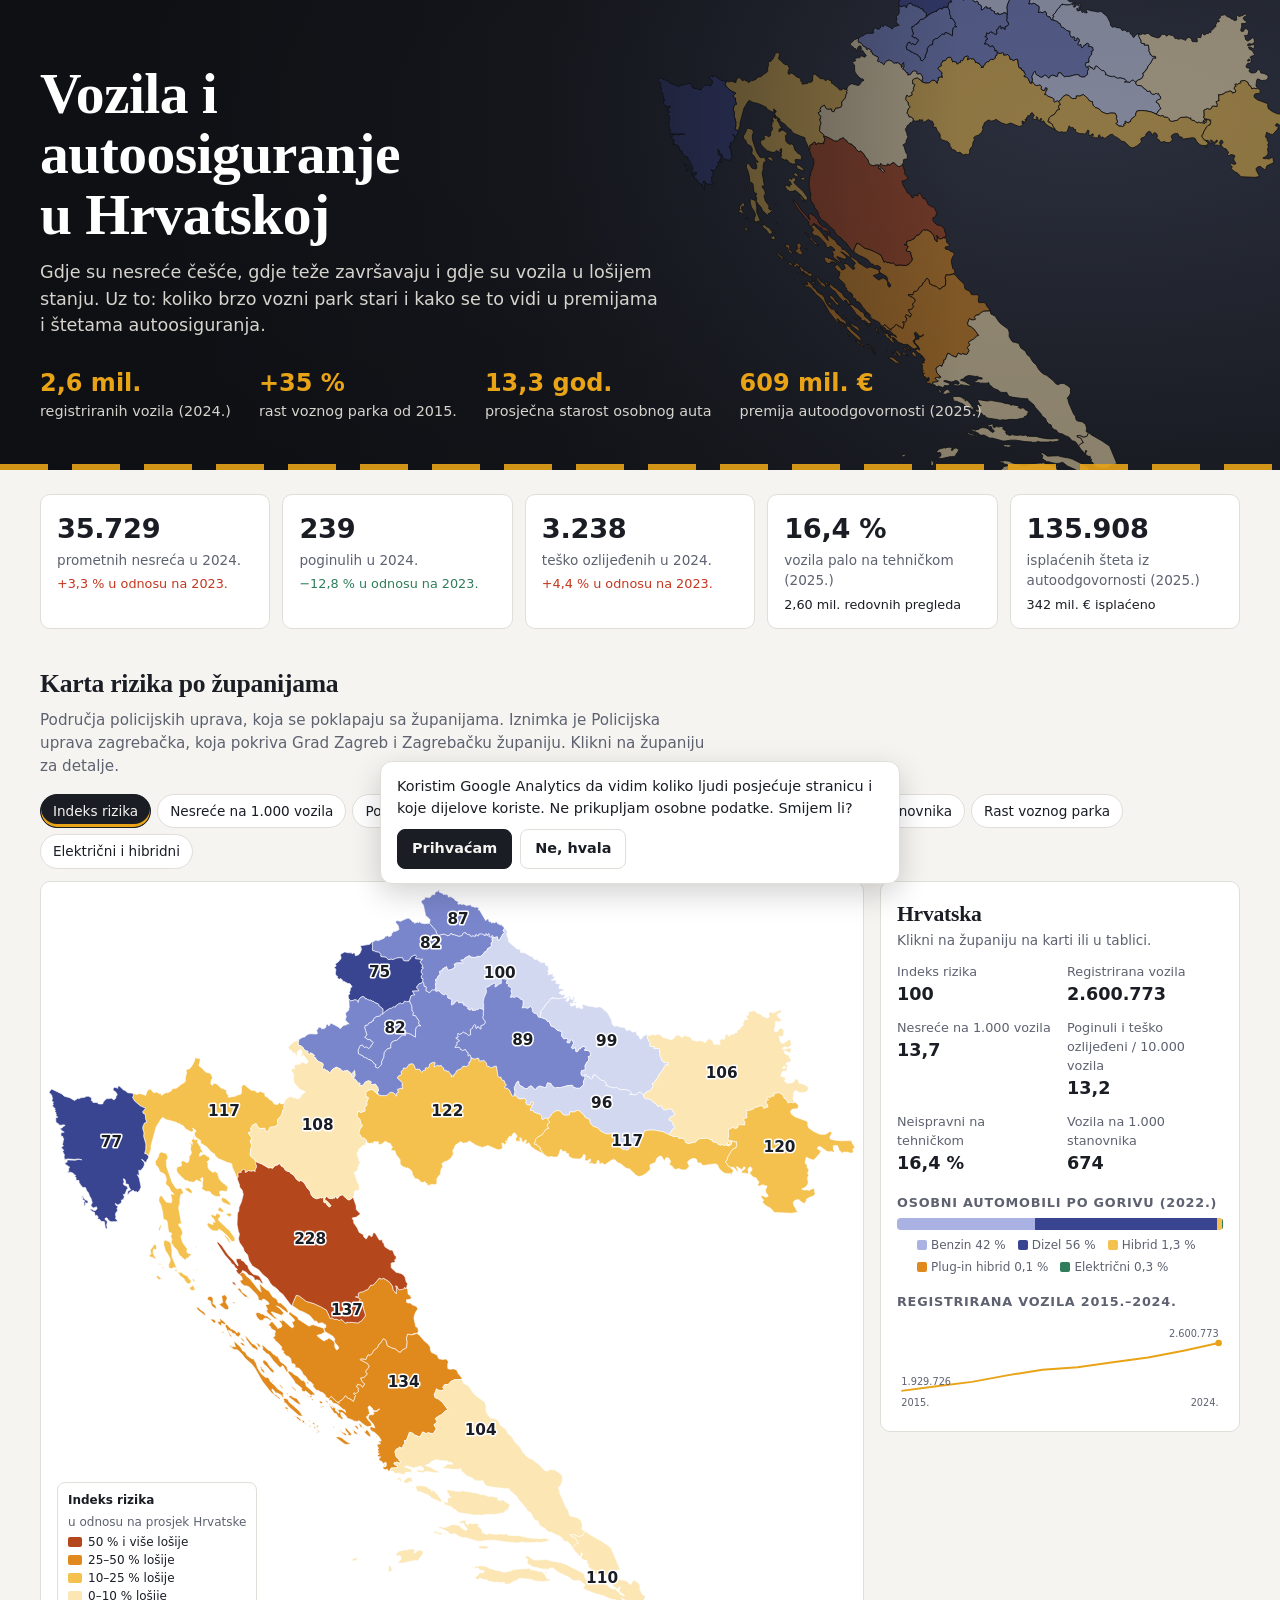
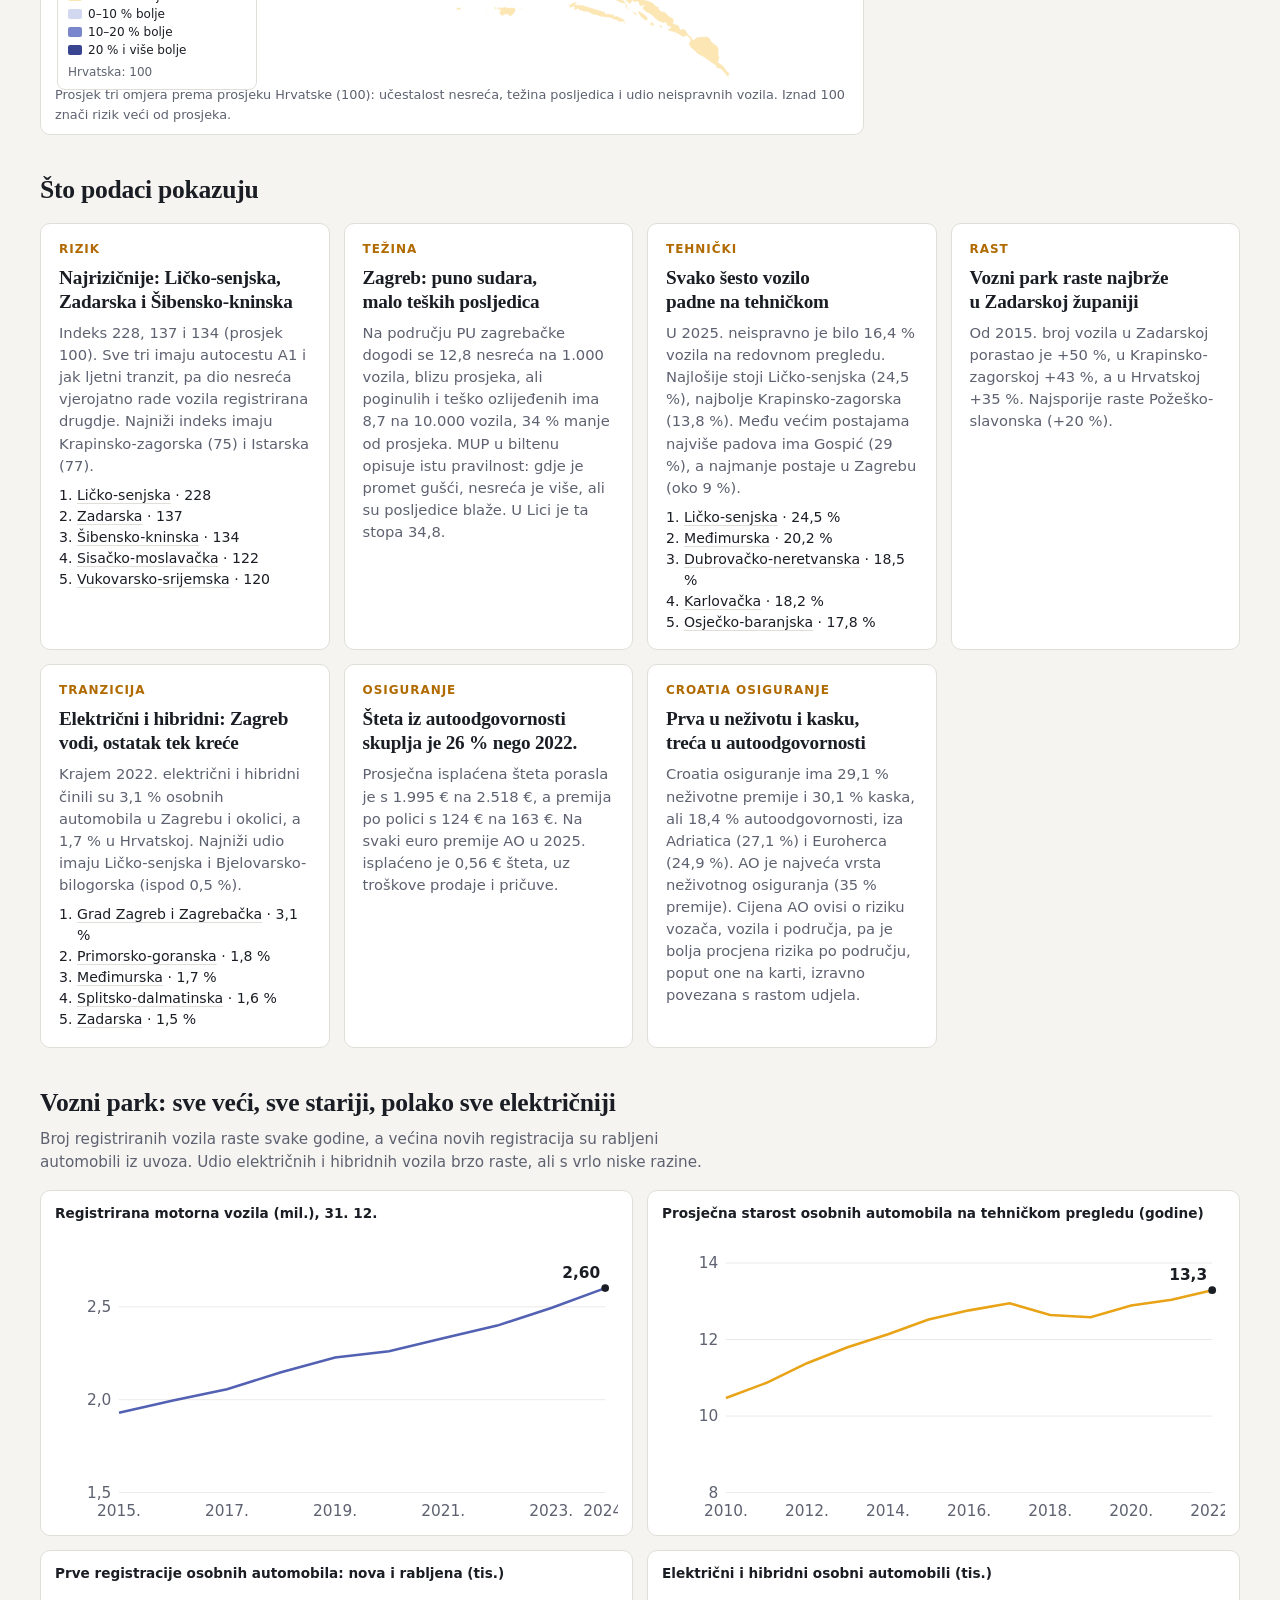
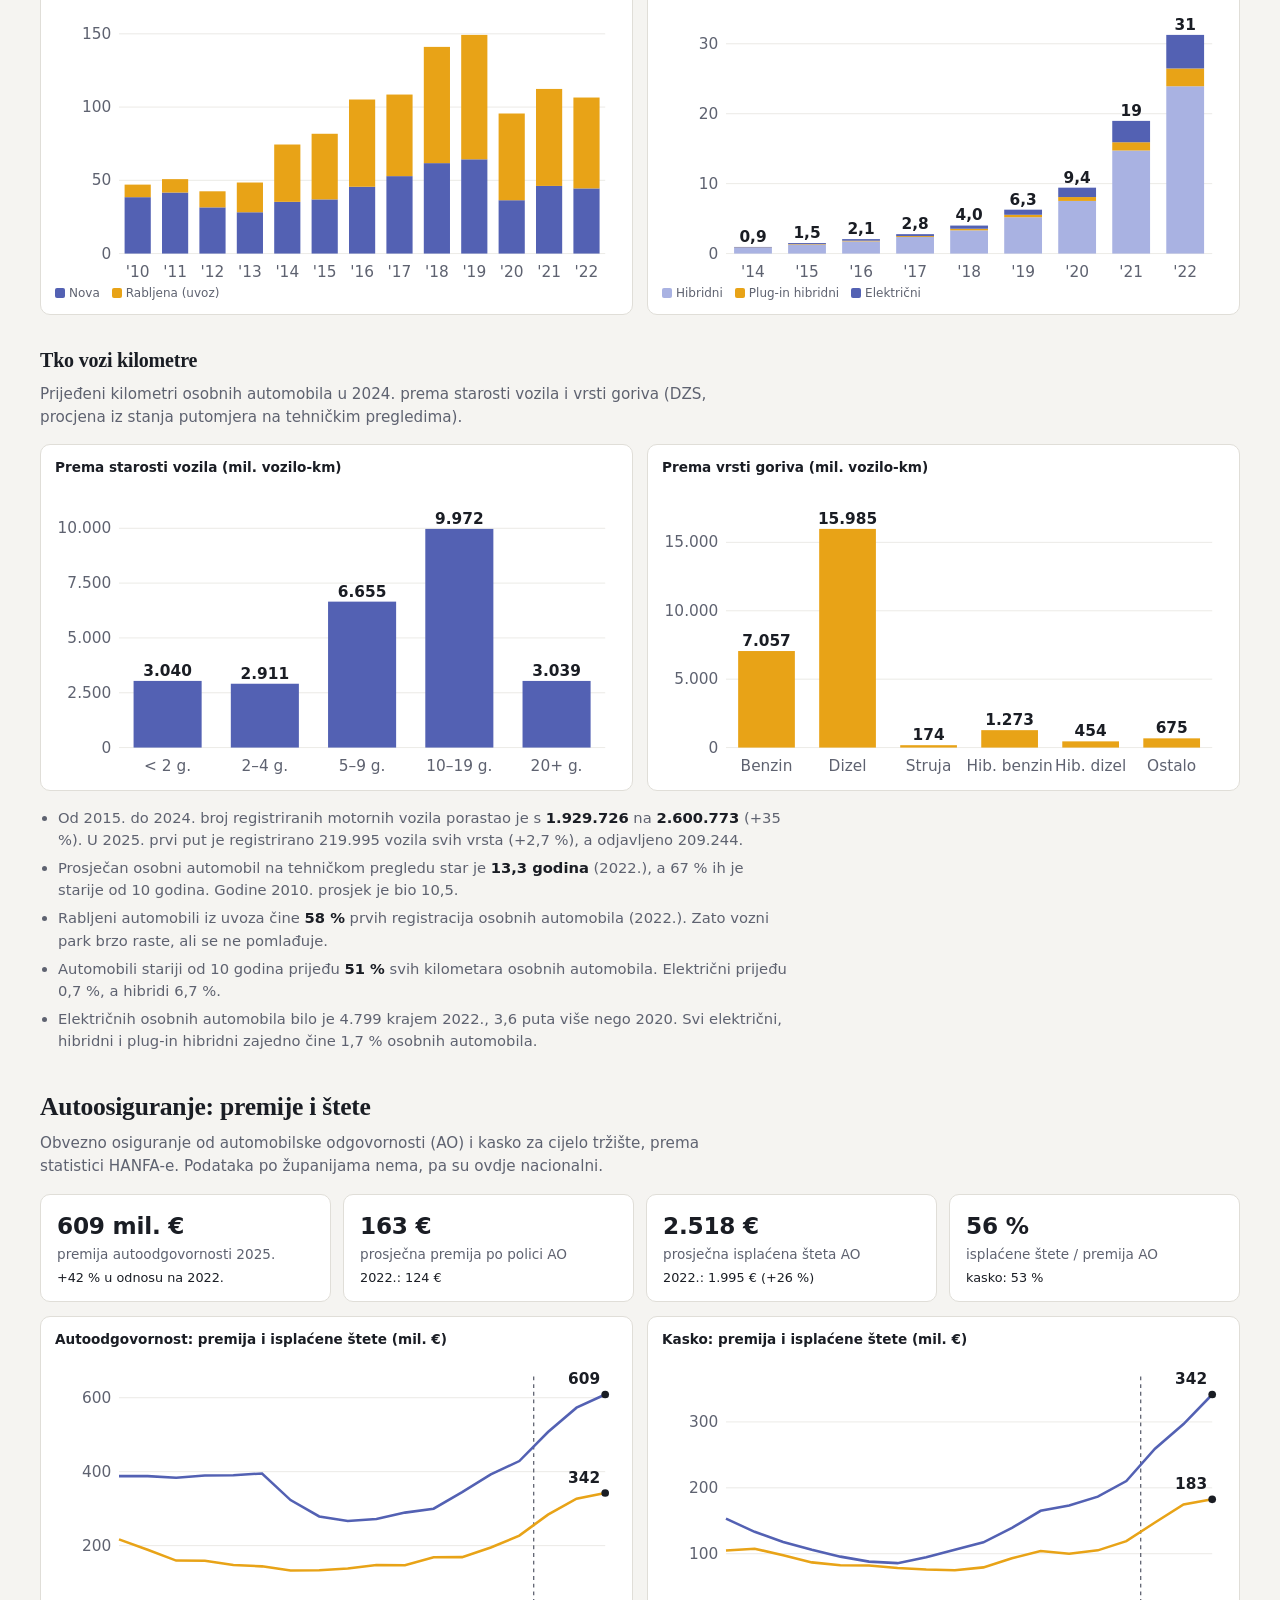
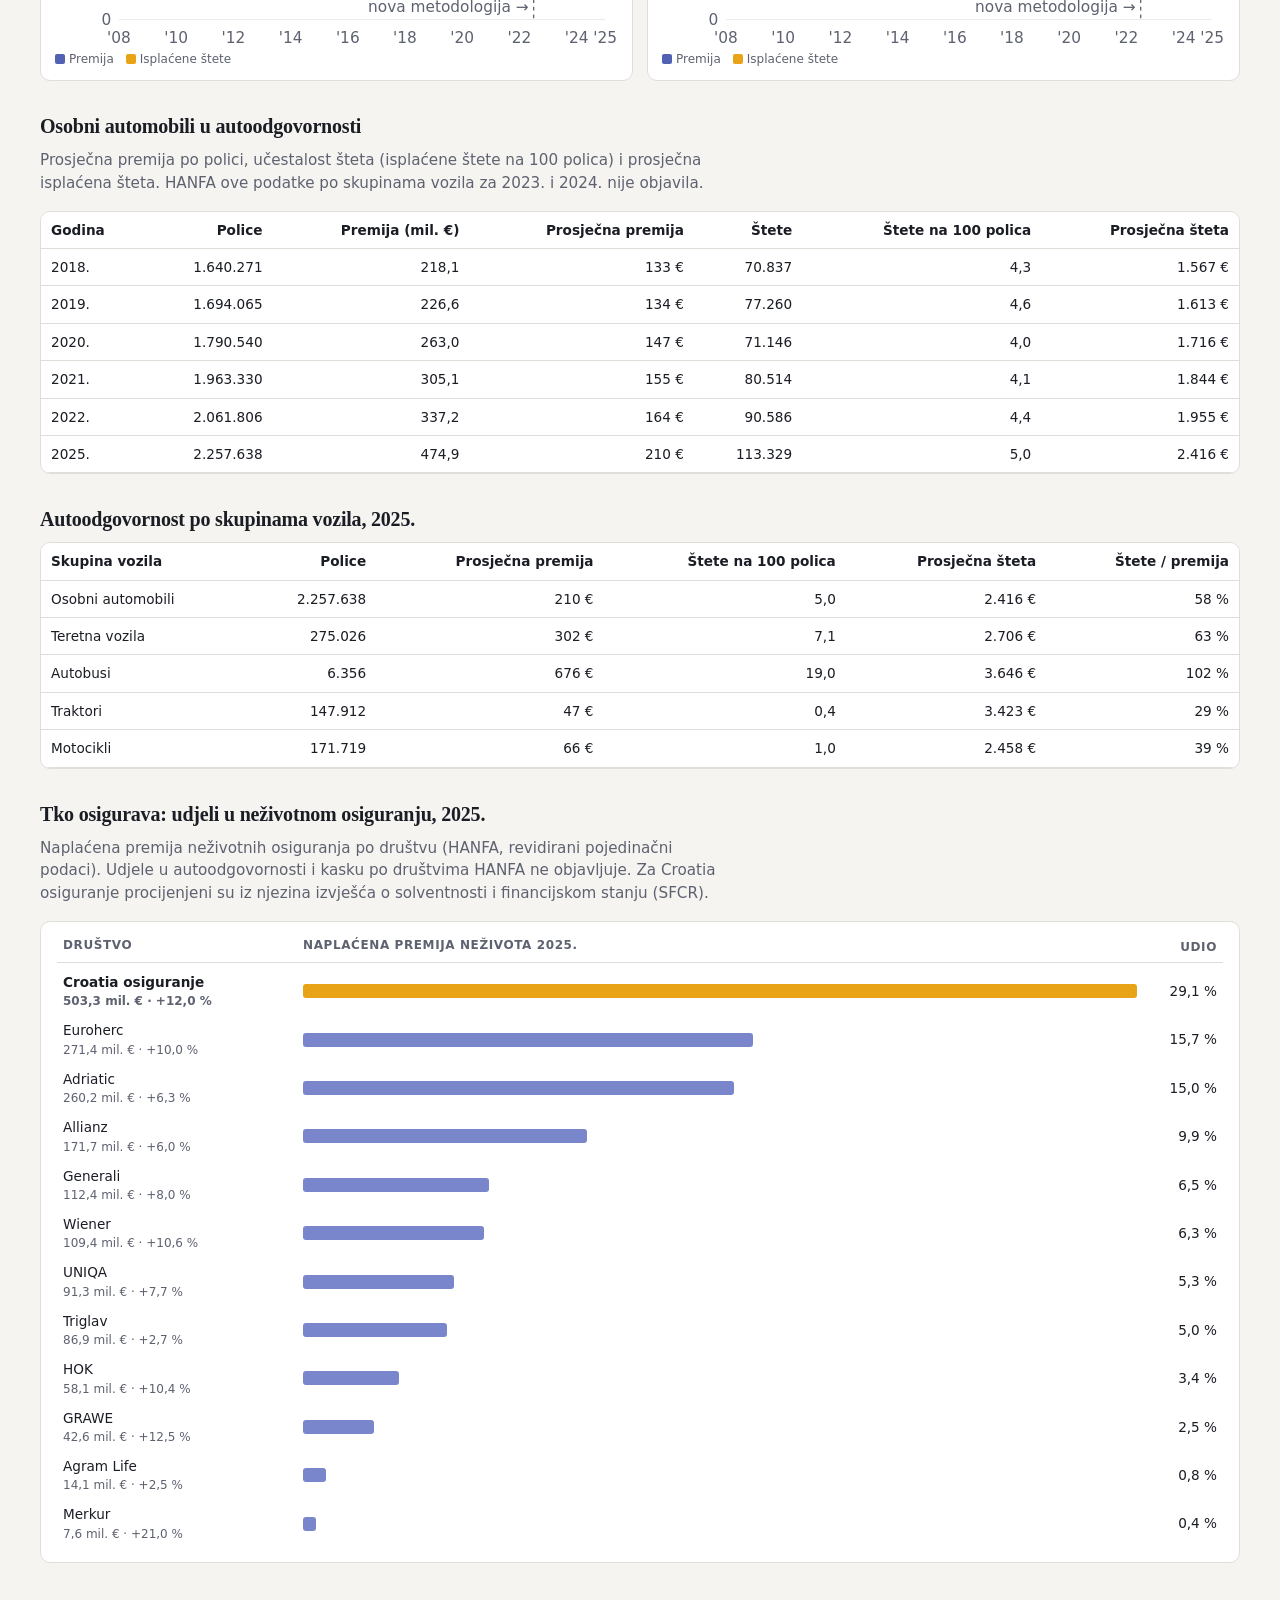
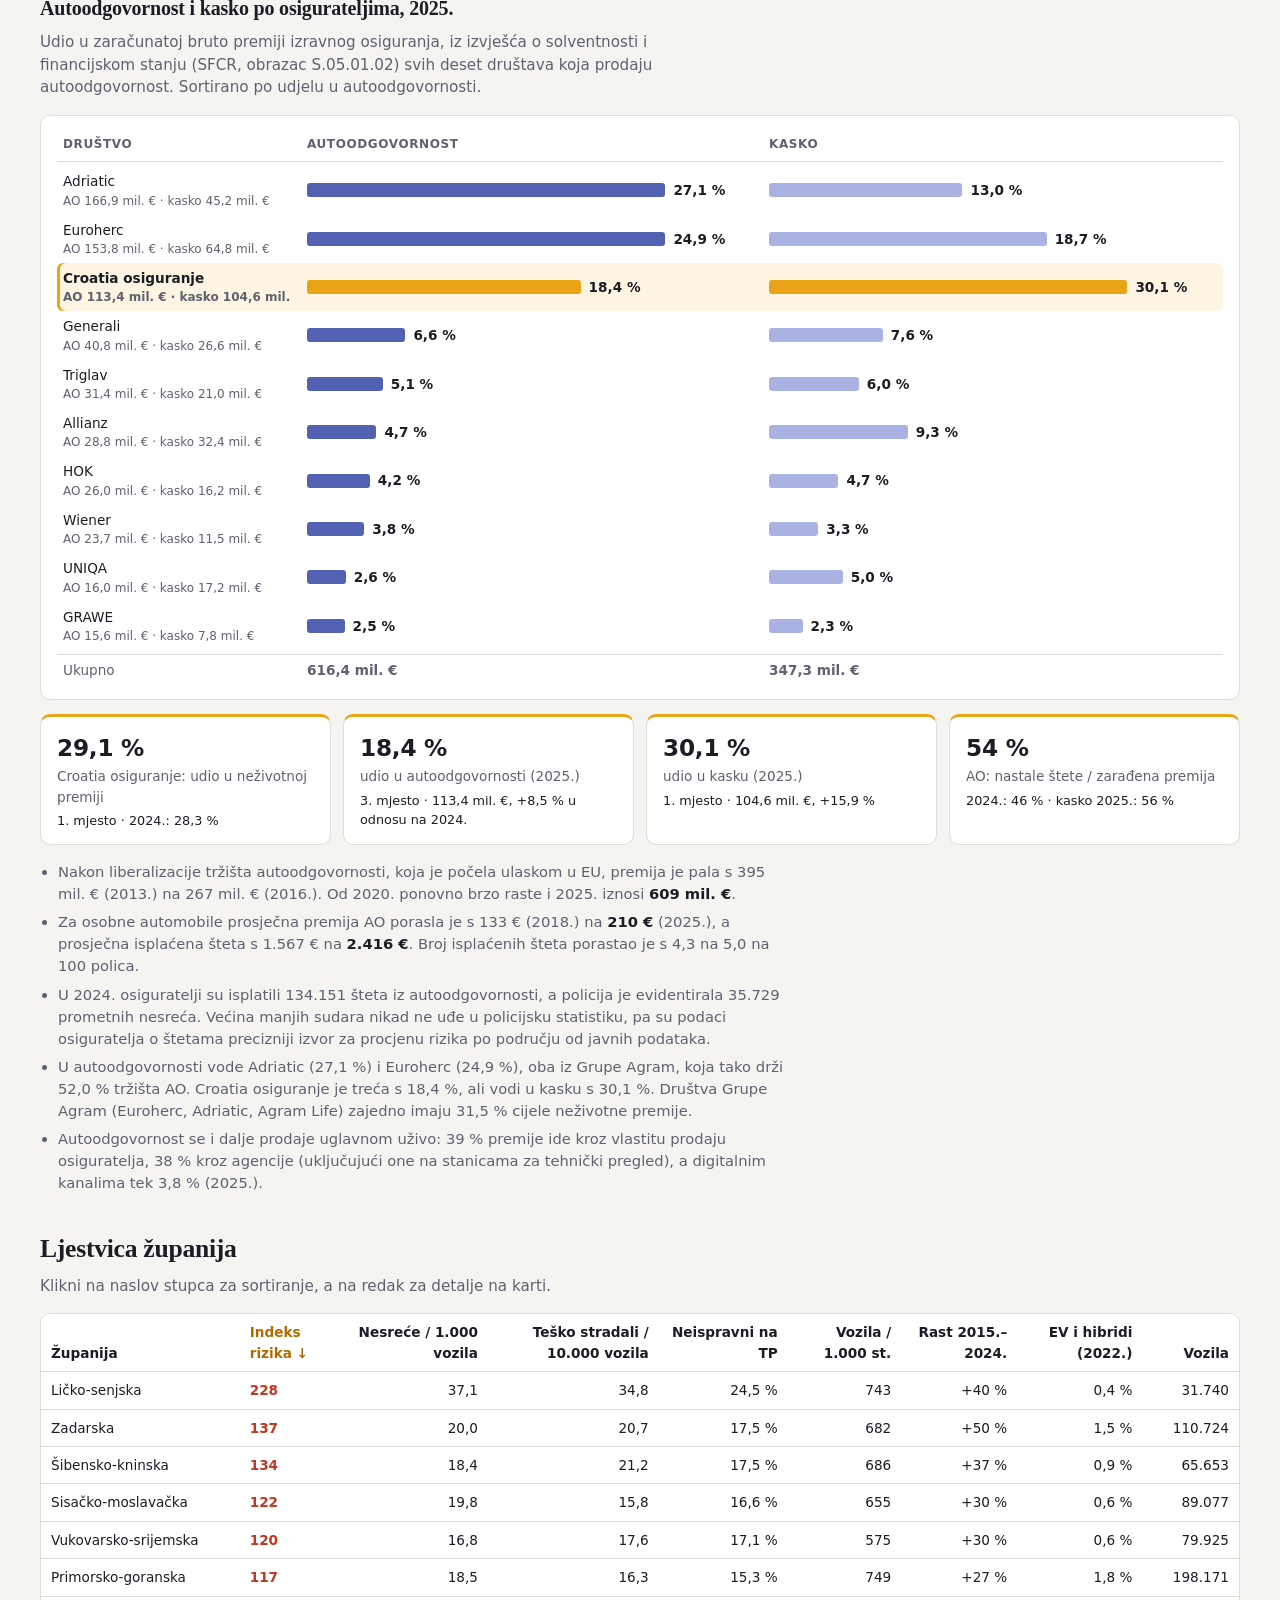
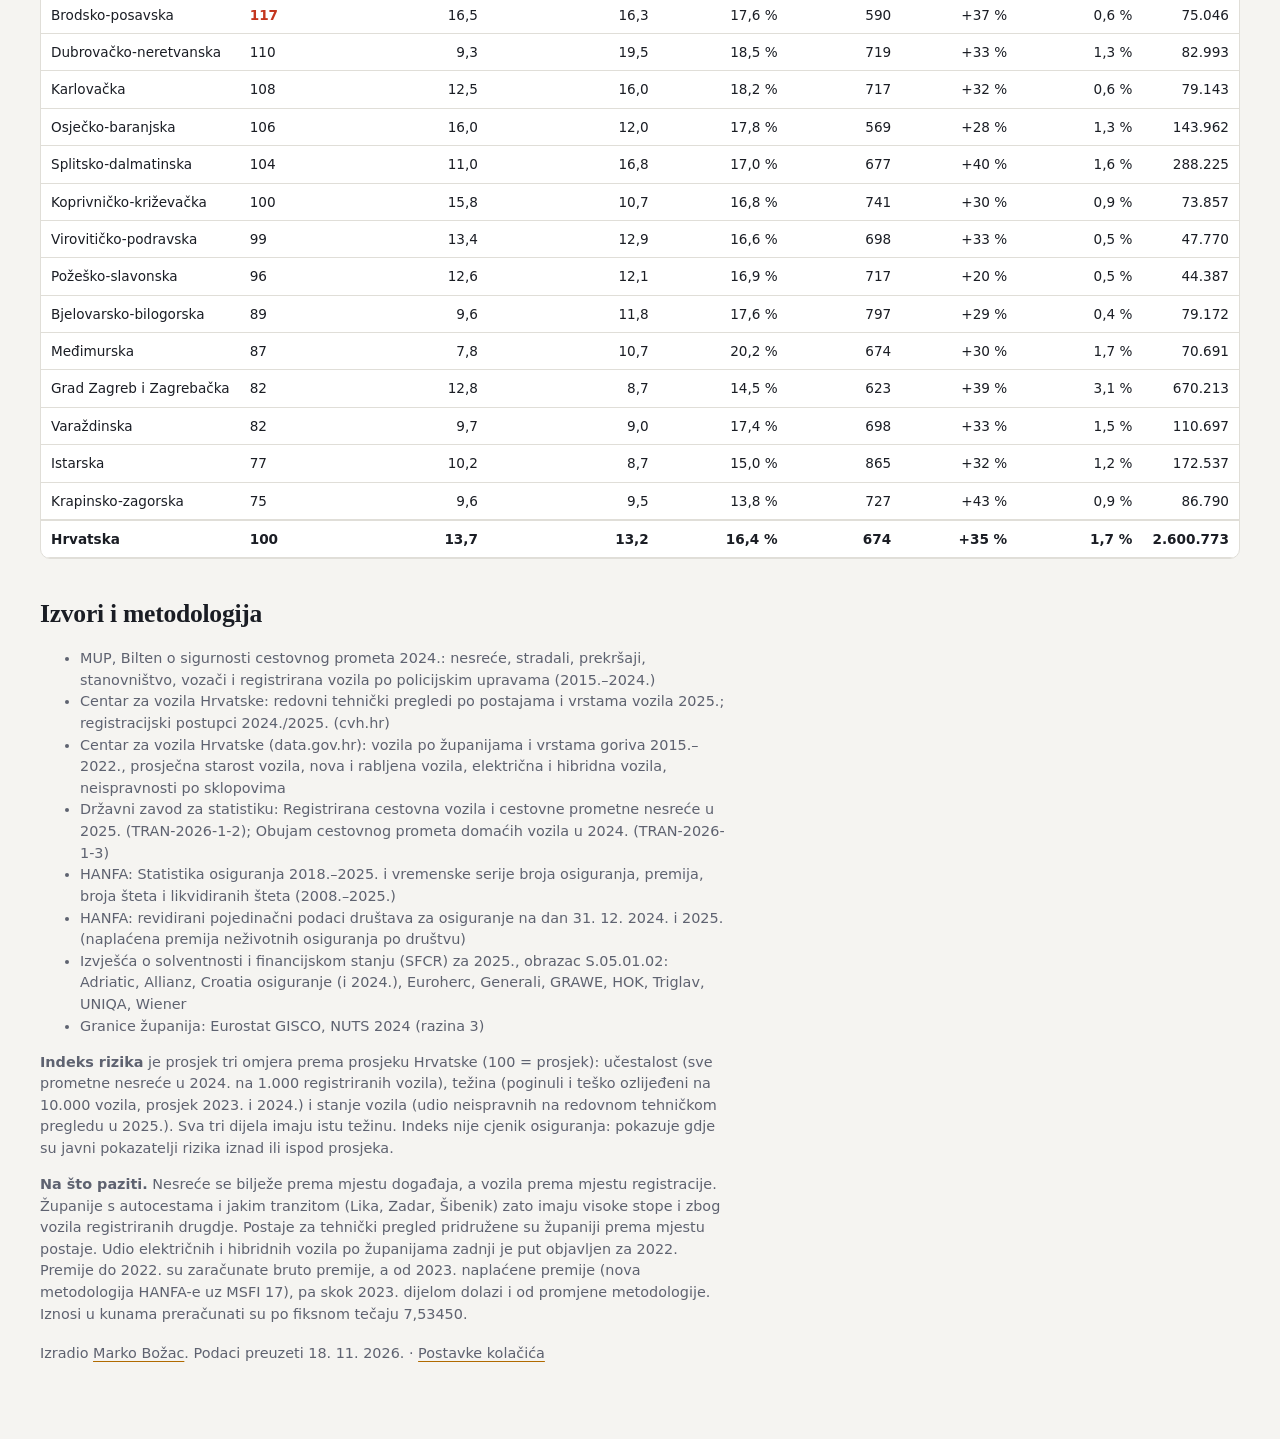
==== commit b79097e2: "Usporedba udjela u autoodgovornosti i kasku po osigurateljima (SFCR 2025.) Co-Authored-By: Claude Op" ====
--- a/site/index.html
+++ b/site/index.html
@@ -93,6 +93,9 @@
     <h3 class="h3">Tko osigurava: udjeli u neživotnom osiguranju, 2025.</h3>
     <p class="sub">Naplaćena premija neživotnih osiguranja po društvu (HANFA, revidirani pojedinačni podaci). Udjele u autoodgovornosti i kasku po društvima HANFA ne objavljuje. Za Croatia osiguranje procijenjeni su iz njezina izvješća o solventnosti i financijskom stanju (SFCR).</p>
     <div class="opschart" id="insurersChart"></div>
+    <h3 class="h3">Autoodgovornost i kasko po osigurateljima, 2025.</h3>
+    <p class="sub">Udio u zaračunatoj bruto premiji izravnog osiguranja, iz izvješća o solventnosti i financijskom stanju (SFCR, obrazac S.05.01.02) svih deset društava koja prodaju autoodgovornost. Sortirano po udjelu u autoodgovornosti.</p>
+    <div class="opschart" id="motorChart"></div>
     <div class="tkpis co" id="coKpis"></div>
     <ul class="tnotes" id="insNotes"></ul>
   </section>
--- a/site/app.css
+++ b/site/app.css
@@ -279,3 +279,19 @@
 .tkpis.co { margin-top: 14px; }
 .tkpis.co .kpi { border-top: 3px solid var(--amber); }
 #map path.u.sel { stroke: var(--ink); stroke-width: 2.6; }
+
+.mhead, .mrow { display: grid; grid-template-columns: minmax(130px, 230px) 1fr 1fr; gap: 14px; align-items: center; padding: 5px 6px; }
+.mhead { font-size: .75rem; font-weight: 600; text-transform: uppercase; letter-spacing: .05em; color: var(--muted); border-bottom: 1px solid var(--line); padding-bottom: 8px; margin-bottom: 4px; }
+.mrow { font-size: .85rem; border-radius: 6px; }
+.mrow .nm { overflow: hidden; text-overflow: ellipsis; white-space: nowrap; }
+.mrow .where { display: block; color: var(--muted); font-size: .75rem; }
+.mrow .mb { display: flex; align-items: center; gap: 8px; }
+.mrow .mb b { font-variant-numeric: tabular-nums; font-weight: 600; white-space: nowrap; }
+.mrow .bar { display: block; height: 14px; border-radius: 3px; flex: 0 0 auto; max-width: 80%; }
+.mrow .bar.ao { background: var(--sea-4); }
+.mrow .bar.ks { background: var(--sea-2); }
+.mrow.hl { background: color-mix(in srgb, var(--amber) 12%, transparent); box-shadow: inset 3px 0 0 var(--amber); }
+.mrow.hl .bar.ao, .mrow.hl .bar.ks { background: var(--amber); }
+.mrow.hl .nm { font-weight: 700; }
+.mrow.tot { border-top: 1px solid var(--line); border-radius: 0; margin-top: 4px; color: var(--muted); }
+@media (max-width: 600px) { .mhead, .mrow { grid-template-columns: 110px 1fr 1fr; gap: 8px; } .mrow .where { display: none; } }
